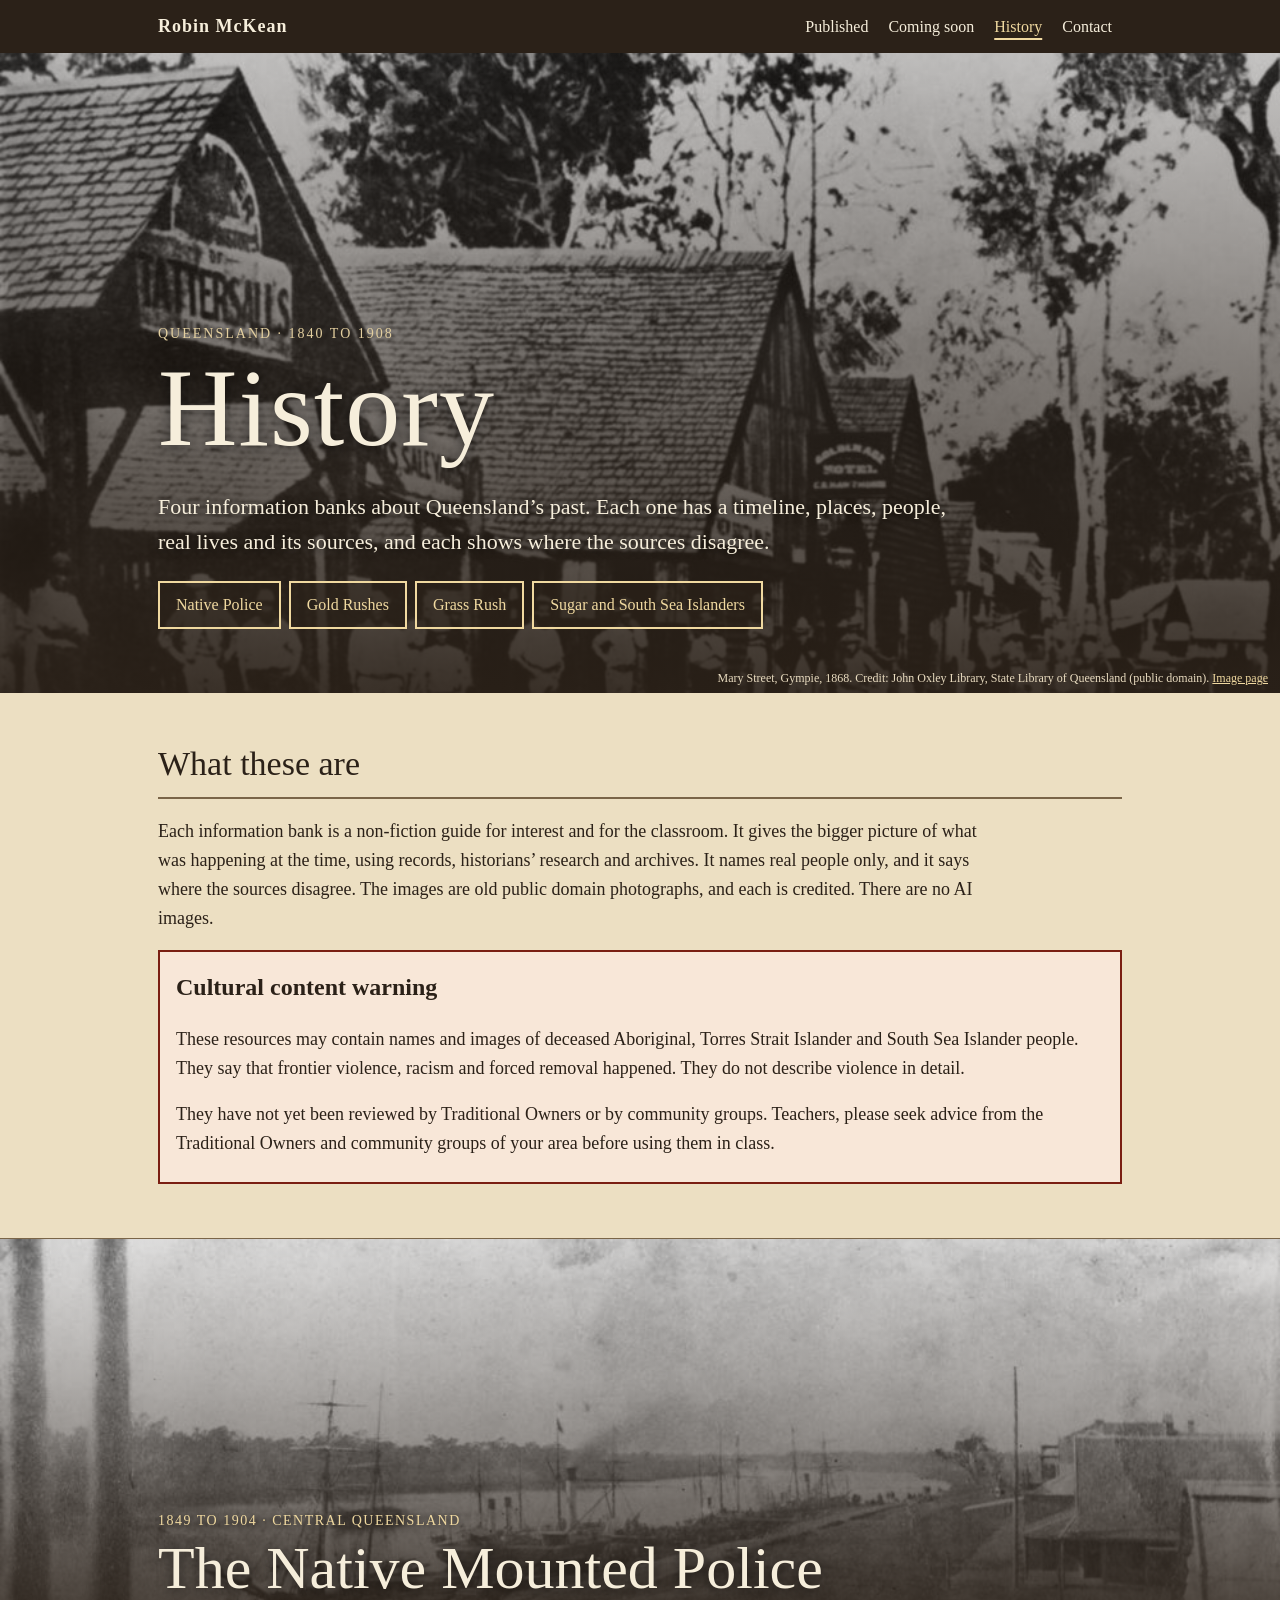
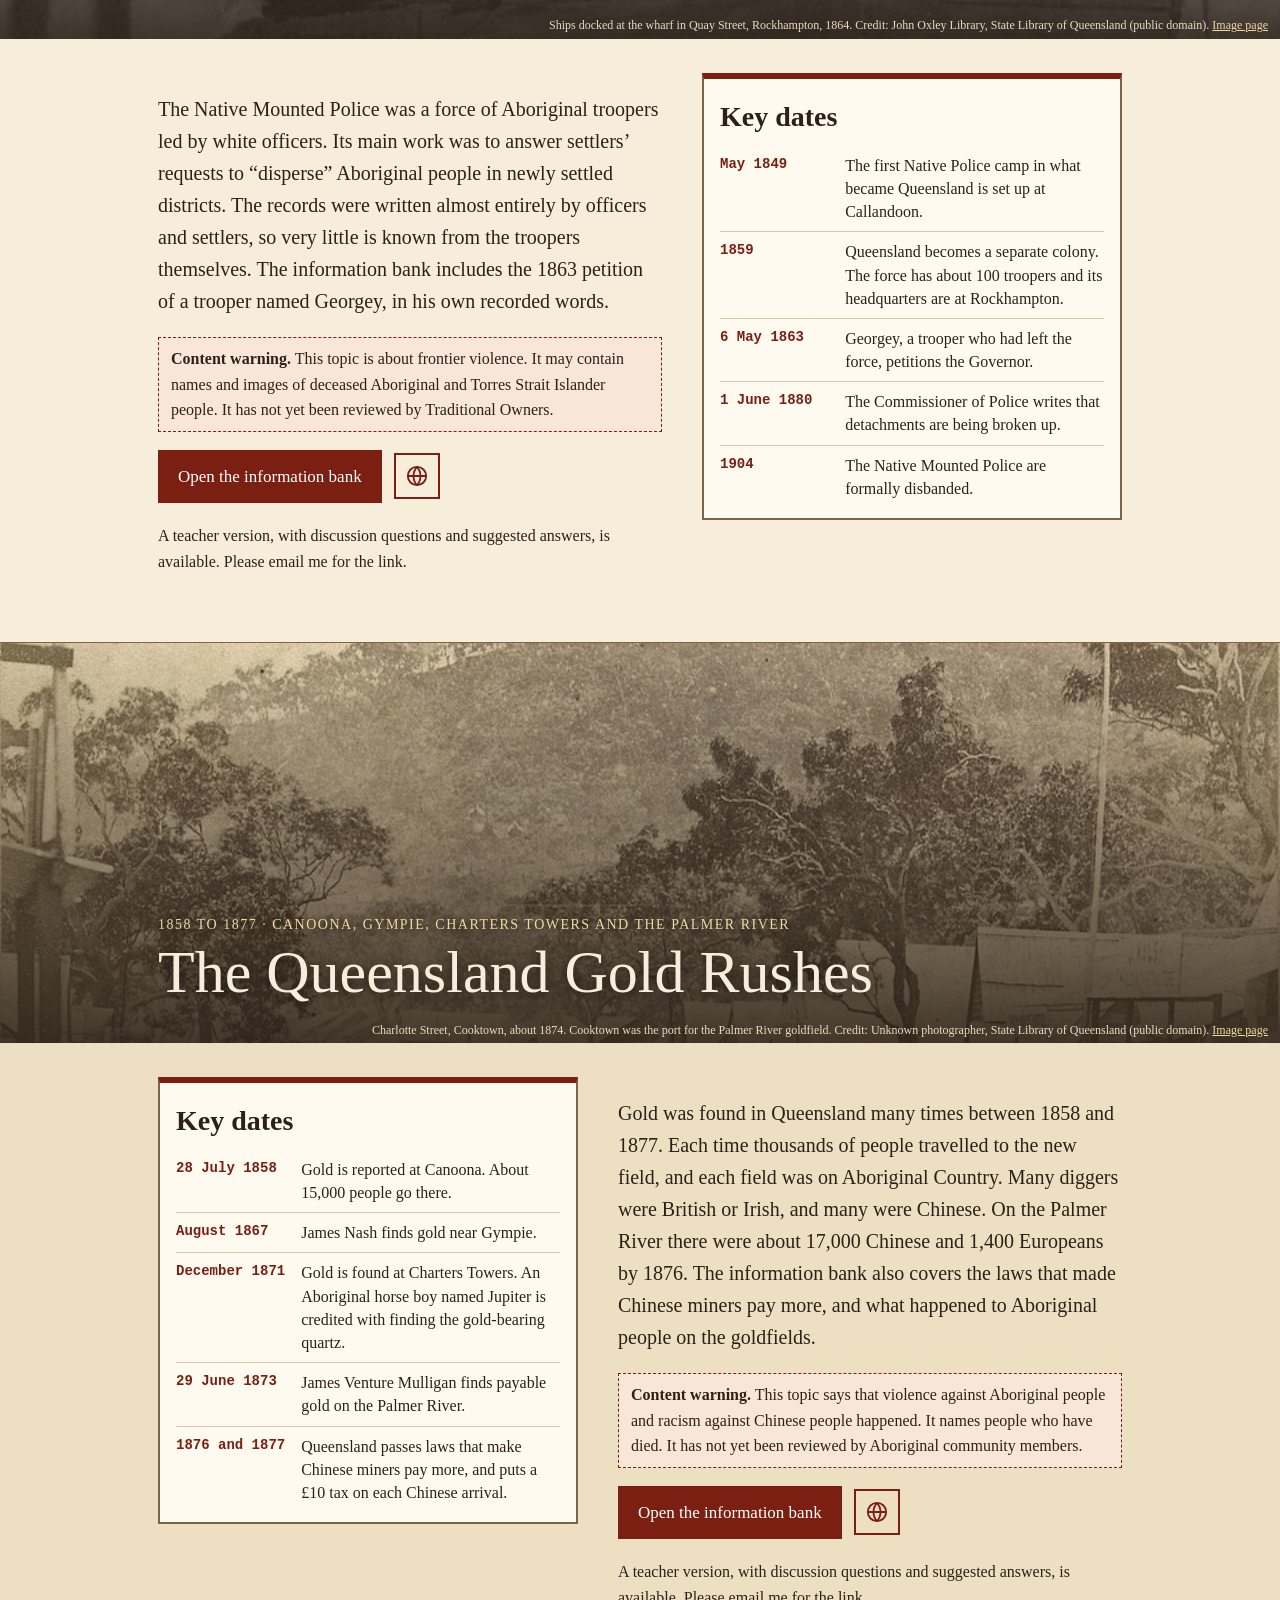
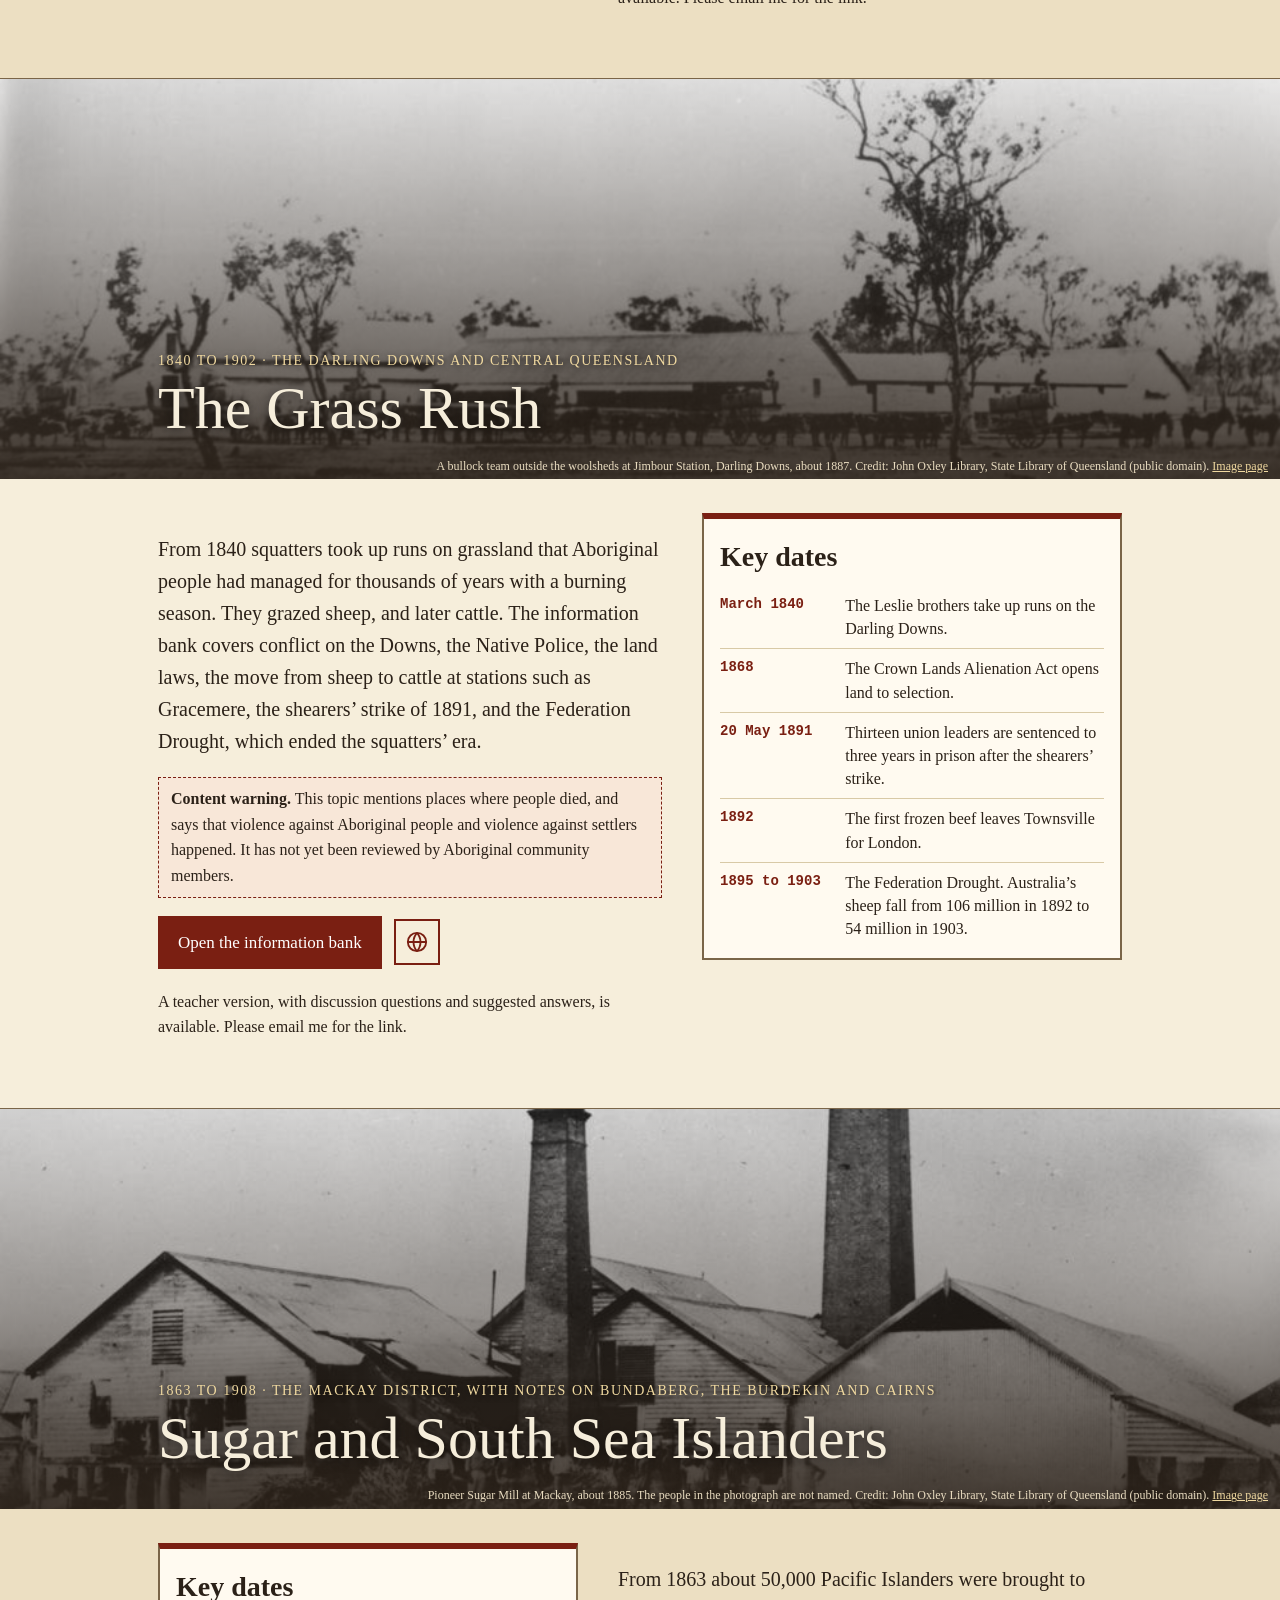
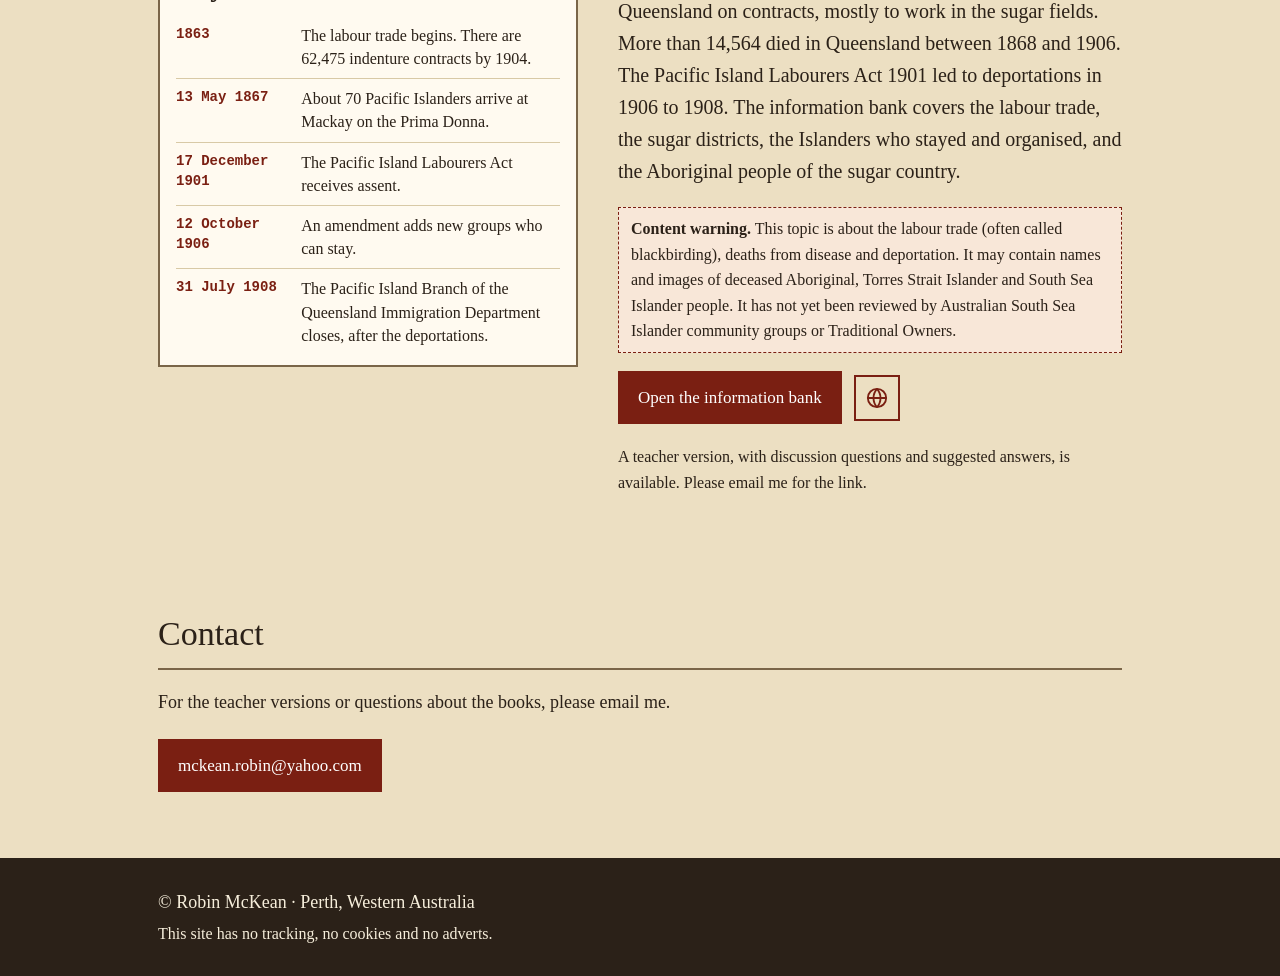
==== history.html @ 1cad4a81 "Add History page and nav tab; move app background sections off home page" ====
<!doctype html>
<html lang="en-AU">
<head>
<meta charset="utf-8">
<meta name="viewport" content="width=device-width,initial-scale=1">
<title>History · Robin McKean</title>
<meta name="description" content="Four information banks about Queensland history by Robin McKean: the Native Mounted Police, the gold rushes, the grass rush, and sugar and South Sea Islanders. Each has a timeline, places, people and sources.">
<meta name="theme-color" content="#2b2118">
<link rel="icon" href="data:image/svg+xml,%3Csvg xmlns='http://www.w3.org/2000/svg' viewBox='0 0 32 32'%3E%3Crect width='32' height='32' fill='%232b2118'/%3E%3Cpath d='M6 24 L16 8 L26 24' stroke='%23f1e6cc' stroke-width='3' fill='none'/%3E%3C/svg%3E">
<link rel="stylesheet" href="styles.css">
</head>
<body>
<a class="skip" href="#main">Skip to the main content</a>

<header class="site">
  <div class="wrap bar">
    <a class="brand" href="index.html">Robin McKean</a>
    <nav aria-label="Main">
      <a href="index.html#published">Published</a>
      <a href="index.html#series">Coming soon</a>
      <a href="history.html" aria-current="page">History</a>
      <a href="index.html#contact">Contact</a>
    </nav>
  </div>
</header>

<main id="main" tabindex="-1">

<section class="page-hero" id="top" aria-labelledby="hist-h">
  <img class="hero-img" src="img/gympie-mary-street-1868.jpg" width="960" height="622" alt="A black and white photograph of a wide dirt street in Gympie in 1868, with wooden buildings and groups of men standing in front of them.">
  <div class="hero-shade"></div>
  <div class="wrap hero-text">
    <p class="kicker">Queensland · 1840 to 1908</p>
    <h1 id="hist-h">History</h1>
    <p class="lead">Four information banks about Queensland’s past. Each one has a timeline, places, people, real lives and its sources, and each shows where the sources disagree.</p>
    <p class="chips"><a class="chip" href="#native-police">Native Police</a> <a class="chip" href="#gold-rush">Gold Rushes</a> <a class="chip" href="#grass-rush">Grass Rush</a> <a class="chip" href="#sugar-story">Sugar and South Sea Islanders</a></p>
  </div>
  <p class="hero-credit">Mary Street, Gympie, 1868. Credit: John Oxley Library, State Library of Queensland (public domain). <a href="https://commons.wikimedia.org/wiki/File:StateLibQld_1_15578_Mary_Street,_Gympie,_1868.jpg" rel="noopener">Image page</a></p>
</section>

<section class="band intro-band" aria-labelledby="what-h">
  <div class="wrap">
    <h2 id="what-h">What these are</h2>
    <p class="intro">Each information bank is a non-fiction guide for interest and for the classroom. It gives the bigger picture of what was happening at the time, using records, historians’ research and archives. It names real people only, and it says where the sources disagree. The images are old public domain photographs, and each is credited. There are no AI images.</p>
    <div class="warn" role="note">
      <h3>Cultural content warning</h3>
      <p>These resources may contain names and images of deceased Aboriginal, Torres Strait Islander and South Sea Islander people. They say that frontier violence, racism and forced removal happened. They do not describe violence in detail.</p>
      <p>They have not yet been reviewed by Traditional Owners or by community groups. Teachers, please seek advice from the Traditional Owners and community groups of your area before using them in class.</p>
    </div>
  </div>
</section>

<section id="native-police" class="topic" aria-labelledby="np-h">
  <figure class="topic-banner">
    <img src="img/rockhampton-quay-1864.jpg" width="1000" height="601" loading="lazy" alt="A black and white photograph of ships tied up at a wharf on a river bank in Rockhampton, with low buildings beside a wide dirt street.">
    <div class="shade"></div>
    <div class="wrap banner-text">
      <p class="kicker dates">1849 to 1904 · Central Queensland</p>
      <h2 id="np-h">The Native Mounted Police</h2>
    </div>
    <figcaption class="banner-credit">Ships docked at the wharf in Quay Street, Rockhampton, 1864. Credit: John Oxley Library, State Library of Queensland (public domain). <a href="https://commons.wikimedia.org/wiki/File:StateLibQld_1_51152_Ships_docked_at_the_wharf_in_Quay_Street,_Rockhampton,_1864.jpg" rel="noopener">Image page</a></figcaption>
  </figure>
  <div class="wrap topic-body">
    <div class="topic-main">
      <p>The Native Mounted Police was a force of Aboriginal troopers led by white officers. Its main work was to answer settlers’ requests to “disperse” Aboriginal people in newly settled districts. The records were written almost entirely by officers and settlers, so very little is known from the troopers themselves. The information bank includes the 1863 petition of a trooper named Georgey, in his own recorded words.</p>
      <p class="note-warn small"><strong>Content warning.</strong> This topic is about frontier violence. It may contain names and images of deceased Aboriginal and Torres Strait Islander people. It has not yet been reviewed by Traditional Owners.</p>
      <p class="open"><a class="btn" href="https://robmac10.github.io/native-police-adventure/" rel="noopener">Open the information bank</a> <a class="app-link-icon" href="https://robmac10.github.io/native-police-adventure/" rel="noopener" aria-label="Open the Native Police information bank (website)" title="Open app website"><svg viewBox="0 0 24 24" width="22" height="22" aria-hidden="true" focusable="false"><circle cx="12" cy="12" r="10" fill="none" stroke="currentColor" stroke-width="2"/><path d="M2 12h20M12 2a15 15 0 0 1 0 20M12 2a15 15 0 0 0 0 20" fill="none" stroke="currentColor" stroke-width="2"/></svg></a></p>
      <p class="small">A teacher version, with discussion questions and suggested answers, is available. Please email me for the link.</p>
    </div>
    <aside class="keybox" aria-label="Key dates">
      <h3>Key dates</h3>
      <ul class="keydates"><li><span class="kd">May 1849</span> <span>The first Native Police camp in what became Queensland is set up at Callandoon.</span></li><li><span class="kd">1859</span> <span>Queensland becomes a separate colony. The force has about 100 troopers and its headquarters are at Rockhampton.</span></li><li><span class="kd">6 May 1863</span> <span>Georgey, a trooper who had left the force, petitions the Governor.</span></li><li><span class="kd">1 June 1880</span> <span>The Commissioner of Police writes that detachments are being broken up.</span></li><li><span class="kd">1904</span> <span>The Native Mounted Police are formally disbanded.</span></li></ul>
    </aside>
  </div>
</section>

<section id="gold-rush" class="topic alt" aria-labelledby="gr-h">
  <figure class="topic-banner">
    <img src="img/cooktown-1874.jpg" width="960" height="616" loading="lazy" alt="A black and white photograph of a street in Cooktown with a few wooden buildings and tents.">
    <div class="shade"></div>
    <div class="wrap banner-text">
      <p class="kicker dates">1858 to 1877 · Canoona, Gympie, Charters Towers and the Palmer River</p>
      <h2 id="gr-h">The Queensland Gold Rushes</h2>
    </div>
    <figcaption class="banner-credit">Charlotte Street, Cooktown, about 1874. Cooktown was the port for the Palmer River goldfield. Credit: Unknown photographer, State Library of Queensland (public domain). <a href="https://commons.wikimedia.org/wiki/File:Charlotte_Street,_Cooktown.jpg" rel="noopener">Image page</a></figcaption>
  </figure>
  <div class="wrap topic-body">
    <div class="topic-main">
      <p>Gold was found in Queensland many times between 1858 and 1877. Each time thousands of people travelled to the new field, and each field was on Aboriginal Country. Many diggers were British or Irish, and many were Chinese. On the Palmer River there were about 17,000 Chinese and 1,400 Europeans by 1876. The information bank also covers the laws that made Chinese miners pay more, and what happened to Aboriginal people on the goldfields.</p>
      <p class="note-warn small"><strong>Content warning.</strong> This topic says that violence against Aboriginal people and racism against Chinese people happened. It names people who have died. It has not yet been reviewed by Aboriginal community members.</p>
      <p class="open"><a class="btn" href="https://robmac10.github.io/qld-gold-rush-adventure/" rel="noopener">Open the information bank</a> <a class="app-link-icon" href="https://robmac10.github.io/qld-gold-rush-adventure/" rel="noopener" aria-label="Open the Gold Rushes information bank (website)" title="Open app website"><svg viewBox="0 0 24 24" width="22" height="22" aria-hidden="true" focusable="false"><circle cx="12" cy="12" r="10" fill="none" stroke="currentColor" stroke-width="2"/><path d="M2 12h20M12 2a15 15 0 0 1 0 20M12 2a15 15 0 0 0 0 20" fill="none" stroke="currentColor" stroke-width="2"/></svg></a></p>
      <p class="small">A teacher version, with discussion questions and suggested answers, is available. Please email me for the link.</p>
    </div>
    <aside class="keybox" aria-label="Key dates">
      <h3>Key dates</h3>
      <ul class="keydates"><li><span class="kd">28 July 1858</span> <span>Gold is reported at Canoona. About 15,000 people go there.</span></li><li><span class="kd">August 1867</span> <span>James Nash finds gold near Gympie.</span></li><li><span class="kd">December 1871</span> <span>Gold is found at Charters Towers. An Aboriginal horse boy named Jupiter is credited with finding the gold-bearing quartz.</span></li><li><span class="kd">29 June 1873</span> <span>James Venture Mulligan finds payable gold on the Palmer River.</span></li><li><span class="kd">1876 and 1877</span> <span>Queensland passes laws that make Chinese miners pay more, and puts a £10 tax on each Chinese arrival.</span></li></ul>
    </aside>
  </div>
</section>

<section id="grass-rush" class="topic" aria-labelledby="gs-h">
  <figure class="topic-banner">
    <img src="img/jimbour-bullock-team-1887.jpg" width="960" height="702" loading="lazy" alt="A black and white photograph of a team of bullocks in front of large wooden woolsheds on open grassland.">
    <div class="shade"></div>
    <div class="wrap banner-text">
      <p class="kicker dates">1840 to 1902 · The Darling Downs and central Queensland</p>
      <h2 id="gs-h">The Grass Rush</h2>
    </div>
    <figcaption class="banner-credit">A bullock team outside the woolsheds at Jimbour Station, Darling Downs, about 1887. Credit: John Oxley Library, State Library of Queensland (public domain). <a href="https://commons.wikimedia.org/wiki/File:StateLibQld_1_43351_Bullock_team_outside_the_woolsheds_at_Jimbour_Station,_Queensland,_ca._1887.jpg" rel="noopener">Image page</a></figcaption>
  </figure>
  <div class="wrap topic-body">
    <div class="topic-main">
      <p>From 1840 squatters took up runs on grassland that Aboriginal people had managed for thousands of years with a burning season. They grazed sheep, and later cattle. The information bank covers conflict on the Downs, the Native Police, the land laws, the move from sheep to cattle at stations such as Gracemere, the shearers’ strike of 1891, and the Federation Drought, which ended the squatters’ era.</p>
      <p class="note-warn small"><strong>Content warning.</strong> This topic mentions places where people died, and says that violence against Aboriginal people and violence against settlers happened. It has not yet been reviewed by Aboriginal community members.</p>
      <p class="open"><a class="btn" href="https://robmac10.github.io/grass-rush-adventure/" rel="noopener">Open the information bank</a> <a class="app-link-icon" href="https://robmac10.github.io/grass-rush-adventure/" rel="noopener" aria-label="Open the Grass Rush information bank (website)" title="Open app website"><svg viewBox="0 0 24 24" width="22" height="22" aria-hidden="true" focusable="false"><circle cx="12" cy="12" r="10" fill="none" stroke="currentColor" stroke-width="2"/><path d="M2 12h20M12 2a15 15 0 0 1 0 20M12 2a15 15 0 0 0 0 20" fill="none" stroke="currentColor" stroke-width="2"/></svg></a></p>
      <p class="small">A teacher version, with discussion questions and suggested answers, is available. Please email me for the link.</p>
    </div>
    <aside class="keybox" aria-label="Key dates">
      <h3>Key dates</h3>
      <ul class="keydates"><li><span class="kd">March 1840</span> <span>The Leslie brothers take up runs on the Darling Downs.</span></li><li><span class="kd">1868</span> <span>The Crown Lands Alienation Act opens land to selection.</span></li><li><span class="kd">20 May 1891</span> <span>Thirteen union leaders are sentenced to three years in prison after the shearers’ strike.</span></li><li><span class="kd">1892</span> <span>The first frozen beef leaves Townsville for London.</span></li><li><span class="kd">1895 to 1903</span> <span>The Federation Drought. Australia’s sheep fall from 106 million in 1892 to 54 million in 1903.</span></li></ul>
    </aside>
  </div>
</section>

<section id="sugar-story" class="topic alt" aria-labelledby="ss-h">
  <figure class="topic-banner">
    <img src="img/pioneer-mill-mackay-1885.jpg" width="1000" height="774" loading="lazy" alt="A black and white photograph of the Pioneer Sugar Mill at Mackay, with wooden buildings, two brick chimneys and a large heap of cut sugar cane in front.">
    <div class="shade"></div>
    <div class="wrap banner-text">
      <p class="kicker dates">1863 to 1908 · The Mackay district, with notes on Bundaberg, the Burdekin and Cairns</p>
      <h2 id="ss-h">Sugar and South Sea Islanders</h2>
    </div>
    <figcaption class="banner-credit">Pioneer Sugar Mill at Mackay, about 1885. The people in the photograph are not named. Credit: John Oxley Library, State Library of Queensland (public domain). <a href="https://commons.wikimedia.org/wiki/File:StateLibQld_1_13930_Pioneer_Sugar_Mill_at_Mackay,_1880s.jpg" rel="noopener">Image page</a></figcaption>
  </figure>
  <div class="wrap topic-body">
    <div class="topic-main">
      <p>From 1863 about 50,000 Pacific Islanders were brought to Queensland on contracts, mostly to work in the sugar fields. More than 14,564 died in Queensland between 1868 and 1906. The Pacific Island Labourers Act 1901 led to deportations in 1906 to 1908. The information bank covers the labour trade, the sugar districts, the Islanders who stayed and organised, and the Aboriginal people of the sugar country.</p>
      <p class="note-warn small"><strong>Content warning.</strong> This topic is about the labour trade (often called blackbirding), deaths from disease and deportation. It may contain names and images of deceased Aboriginal, Torres Strait Islander and South Sea Islander people. It has not yet been reviewed by Australian South Sea Islander community groups or Traditional Owners.</p>
      <p class="open"><a class="btn" href="https://robmac10.github.io/sugar-story-adventure/" rel="noopener">Open the information bank</a> <a class="app-link-icon" href="https://robmac10.github.io/sugar-story-adventure/" rel="noopener" aria-label="Open the Sugar Story information bank (website)" title="Open app website"><svg viewBox="0 0 24 24" width="22" height="22" aria-hidden="true" focusable="false"><circle cx="12" cy="12" r="10" fill="none" stroke="currentColor" stroke-width="2"/><path d="M2 12h20M12 2a15 15 0 0 1 0 20M12 2a15 15 0 0 0 0 20" fill="none" stroke="currentColor" stroke-width="2"/></svg></a></p>
      <p class="small">A teacher version, with discussion questions and suggested answers, is available. Please email me for the link.</p>
    </div>
    <aside class="keybox" aria-label="Key dates">
      <h3>Key dates</h3>
      <ul class="keydates"><li><span class="kd">1863</span> <span>The labour trade begins. There are 62,475 indenture contracts by 1904.</span></li><li><span class="kd">13 May 1867</span> <span>About 70 Pacific Islanders arrive at Mackay on the Prima Donna.</span></li><li><span class="kd">17 December 1901</span> <span>The Pacific Island Labourers Act receives assent.</span></li><li><span class="kd">12 October 1906</span> <span>An amendment adds new groups who can stay.</span></li><li><span class="kd">31 July 1908</span> <span>The Pacific Island Branch of the Queensland Immigration Department closes, after the deportations.</span></li></ul>
    </aside>
  </div>
</section>

<section id="contact" class="band" aria-labelledby="con-h">
  <div class="wrap">
    <h2 id="con-h">Contact</h2>
    <p>For the teacher versions or questions about the books, please email me.</p>
    <p><a class="btn" href="mailto:mckean.robin@yahoo.com">mckean.robin@yahoo.com</a></p>
  </div>
</section>
</main>

<footer class="site">
  <div class="wrap">
    <p>© Robin McKean · Perth, Western Australia</p>
    <p class="small">This site has no tracking, no cookies and no adverts.</p>
  </div>
</footer>
</body>
</html>
---- styles.css ----
:root{--paper:#f6eedb;--ink:#2b2118;--rule:#7a6548;--red:#7a1f12;--band:#ecdfc2;--dark:#2b2118}
*{box-sizing:border-box}
html{scroll-behavior:smooth;scroll-padding-top:70px}
body{margin:0;background:var(--paper);color:var(--ink);font-family:Georgia,"Times New Roman",serif;font-size:18px;line-height:1.6}
.wrap{max-width:1000px;margin:0 auto;padding:0 18px}
a{color:var(--red)}
.skip{position:absolute;left:-999px;top:0;background:var(--ink);color:#fff;padding:10px 14px;z-index:10}
.skip:focus{left:8px;top:8px}
:focus-visible{outline:3px solid var(--red);outline-offset:3px}
header.site{position:sticky;top:0;background:var(--dark);color:var(--paper);z-index:5}
.bar{display:flex;flex-wrap:wrap;justify-content:space-between;align-items:center;gap:0 16px}
.brand{color:var(--paper);text-decoration:none;font-weight:bold;letter-spacing:1px;padding:12px 0;min-height:44px}
nav{display:flex;flex-wrap:wrap}
nav a{color:var(--paper);text-decoration:none;padding:12px 10px;min-height:44px;font-size:16px}
nav a:hover{text-decoration:underline}
header.site :focus-visible{outline-color:#f0d9a0}
.hero{background:var(--dark);color:var(--paper);padding:48px 0 52px}
.kicker{text-transform:uppercase;letter-spacing:2px;font-size:14px;margin:0;color:#e3cf9f}
h1{font-size:clamp(40px,11vw,76px);line-height:1.05;margin:8px 0 14px;font-weight:normal;letter-spacing:1px}
.lead{max-width:36em;font-size:clamp(18px,4.5vw,22px)}
h2{font-size:clamp(26px,6.5vw,34px);margin:0 0 14px;font-weight:normal;border-bottom:2px solid var(--rule);padding-bottom:6px}
h3{font-size:clamp(22px,5.5vw,28px);margin:0 0 4px;font-weight:bold}
.btn{display:inline-block;padding:11px 18px;min-height:44px;background:var(--red);color:#fff;text-decoration:none;border:2px solid var(--red);margin:4px 6px 4px 0;font-size:17px}
.btn.alt{background:transparent;color:var(--red)}
.hero .btn{background:#f0d9a0;border-color:#f0d9a0;color:var(--ink)}
.hero .btn.alt{background:transparent;color:#f0d9a0}
.btn:hover{text-decoration:underline}
.hero :focus-visible{outline-color:#f0d9a0}
.about{padding-top:44px;padding-bottom:44px;max-width:760px}
.band{background:var(--band);padding:44px 0}
section.wrap{padding-top:44px;padding-bottom:44px}
.small{font-size:16px}
.sub{font-style:italic;margin:0 0 14px}
.featured{display:grid;gap:24px}
.featured .cover img{display:block;width:100%;max-width:340px;height:auto;margin:0 auto;box-shadow:0 6px 20px rgba(0,0,0,.35)}
.links{list-style:none;padding:0;margin:14px 0 8px}
.links li{display:inline}
.intro{max-width:46em}
.cards{display:grid;gap:22px;margin-top:20px}
.card{background:#fffaf0;border:1px solid var(--rule);padding:18px}
.status{display:inline-block;text-transform:uppercase;letter-spacing:1px;font-size:13px;border:1px solid var(--red);color:var(--red);padding:1px 8px;margin:4px 0 10px}
.tcover{aspect-ratio:2/3;max-width:200px;margin:0 0 14px;display:flex;flex-direction:column;justify-content:center;align-items:center;text-align:center;padding:14px;color:#f6eedb;font-size:26px;line-height:1.1;border:6px double rgba(246,238,219,.6)}
.tcover span{font-size:30px}
.tcover small{font-size:15px;margin-top:8px;letter-spacing:1px;text-transform:uppercase}
.c1{background:#1f4a57}.c2{background:#6b2a17}.c3{background:#4b4a1f}
footer.site{background:var(--dark);color:var(--paper);padding:26px 0}
footer.site p{margin:4px 0}
footer.site a{color:#f0d9a0}
.warn{border:2px solid var(--red);background:#f8e7d8;padding:6px 16px;margin:18px 0}
.warn h3{font-size:clamp(20px,5vw,24px);margin-top:10px}
.subh{font-size:clamp(20px,5vw,24px);margin:22px 0 6px}
@media(min-width:760px){
 .featured{grid-template-columns:340px 1fr;align-items:start}
 .cards{grid-template-columns:repeat(3,1fr)}
 .hero{padding:80px 0 84px}
}
@media(prefers-reduced-motion:reduce){html{scroll-behavior:auto}}

.app-link-icon{display:inline-flex;align-items:center;vertical-align:middle;margin-left:.4em;color:inherit;opacity:.8;text-decoration:none}
.app-link-icon:hover,.app-link-icon:focus{opacity:1}

/* ---- History page ---- */
nav a[aria-current="page"]{text-decoration:underline;text-underline-offset:6px;text-decoration-thickness:2px;color:#f0d9a0}
.page-hero{position:relative;background:var(--dark);color:var(--paper);min-height:min(78vh,640px);display:flex;align-items:flex-end;overflow:hidden}
.hero-img{position:absolute;inset:0;width:100%;height:100%;object-fit:cover;object-position:center 40%}
.hero-shade{position:absolute;inset:0;background:linear-gradient(180deg,rgba(43,33,24,.12) 0%,rgba(43,33,24,.42) 40%,rgba(43,33,24,.9) 100%)}
.hero-text{position:relative;padding-top:90px;padding-bottom:64px;width:100%}
.hero-text h1{font-size:clamp(52px,14vw,110px);margin:6px 0 12px;text-shadow:0 2px 14px rgba(0,0,0,.55)}
.hero-text .lead{text-shadow:0 1px 8px rgba(0,0,0,.6)}
.hero-credit{position:absolute;right:12px;bottom:6px;left:12px;margin:0;font-size:12px;line-height:1.3;text-align:right;color:#e9dcc0;z-index:1}
.hero-credit a{color:#f0d9a0}
.chips{margin:18px 0 0;display:flex;flex-wrap:wrap;gap:8px}
.chip{display:inline-block;padding:9px 16px;min-height:44px;border:2px solid #f0d9a0;color:#f0d9a0;background:rgba(43,33,24,.55);text-decoration:none;font-size:16px}
.chip:hover{background:#f0d9a0;color:var(--ink)}
.intro-band{padding-bottom:36px}
.topic{padding:0 0 52px;border-top:1px solid var(--rule)}
.topic.alt{background:var(--band)}
.topic-banner{position:relative;margin:0;min-height:min(46vh,400px);display:flex;align-items:flex-end;background:var(--dark);color:var(--paper);overflow:hidden}
.topic-banner img{position:absolute;inset:0;width:100%;height:100%;object-fit:cover;object-position:center 45%}
.topic-banner .shade{position:absolute;inset:0;background:linear-gradient(180deg,rgba(43,33,24,.05) 0%,rgba(43,33,24,.4) 50%,rgba(43,33,24,.88) 100%)}
.banner-text{position:relative;padding-top:120px;padding-bottom:38px;width:100%}
.banner-text h2{border:0;padding:0;margin:4px 0 0;font-size:clamp(32px,8vw,60px);line-height:1.08;color:var(--paper);text-shadow:0 2px 12px rgba(0,0,0,.55)}
.banner-text .kicker{color:#f0d9a0;text-shadow:0 1px 6px rgba(0,0,0,.6)}
.banner-credit{position:absolute;right:12px;left:12px;bottom:5px;margin:0;font-size:12px;line-height:1.3;text-align:right;color:#e9dcc0;z-index:1}
.banner-credit a{color:#f0d9a0}
.topic-body{display:grid;gap:22px;padding-top:34px}
.topic-main>p:first-child{font-size:clamp(18px,4.6vw,20px)}
.keybox{border:2px solid var(--rule);background:#fffaf0;padding:6px 16px 10px;align-self:start;border-top:6px solid var(--red)}
.keybox h3{margin:10px 0 4px}
.keydates{list-style:none;margin:6px 0 0;padding:0}
.keydates li{padding:8px 0;border-top:1px solid #d8c9a6;display:grid;grid-template-columns:7.2em 1fr;gap:10px;font-size:16px;line-height:1.45}
.keydates li:first-child{border-top:0}
.keydates .kd{font-family:"Courier New",Courier,monospace;font-weight:bold;font-size:14px;color:var(--red)}
.note-warn{border:1px dashed var(--red);background:#f8e7d8;padding:8px 12px;margin:12px 0}
.kicker.dates{font-size:14px;letter-spacing:1.5px}
.topic .open{margin:14px 0 6px;display:flex;flex-wrap:wrap;align-items:center;gap:6px}
.topic .app-link-icon{margin-left:0;opacity:1;color:var(--red);padding:10px;min-width:44px;min-height:44px;justify-content:center;border:2px solid var(--red)}
.topic .app-link-icon:hover{background:var(--red);color:#fff}
@media(min-width:860px){
 .topic-body{grid-template-columns:6fr 5fr;gap:40px}
 .topic.alt .topic-body{grid-template-columns:5fr 6fr}
 .topic.alt .keybox{order:-1}
}
@media(max-width:520px){
 .keydates li{grid-template-columns:1fr;gap:0}
 .hero-text{padding-bottom:78px}
 .page-hero{min-height:560px}
 .banner-text{padding-bottom:50px}
}
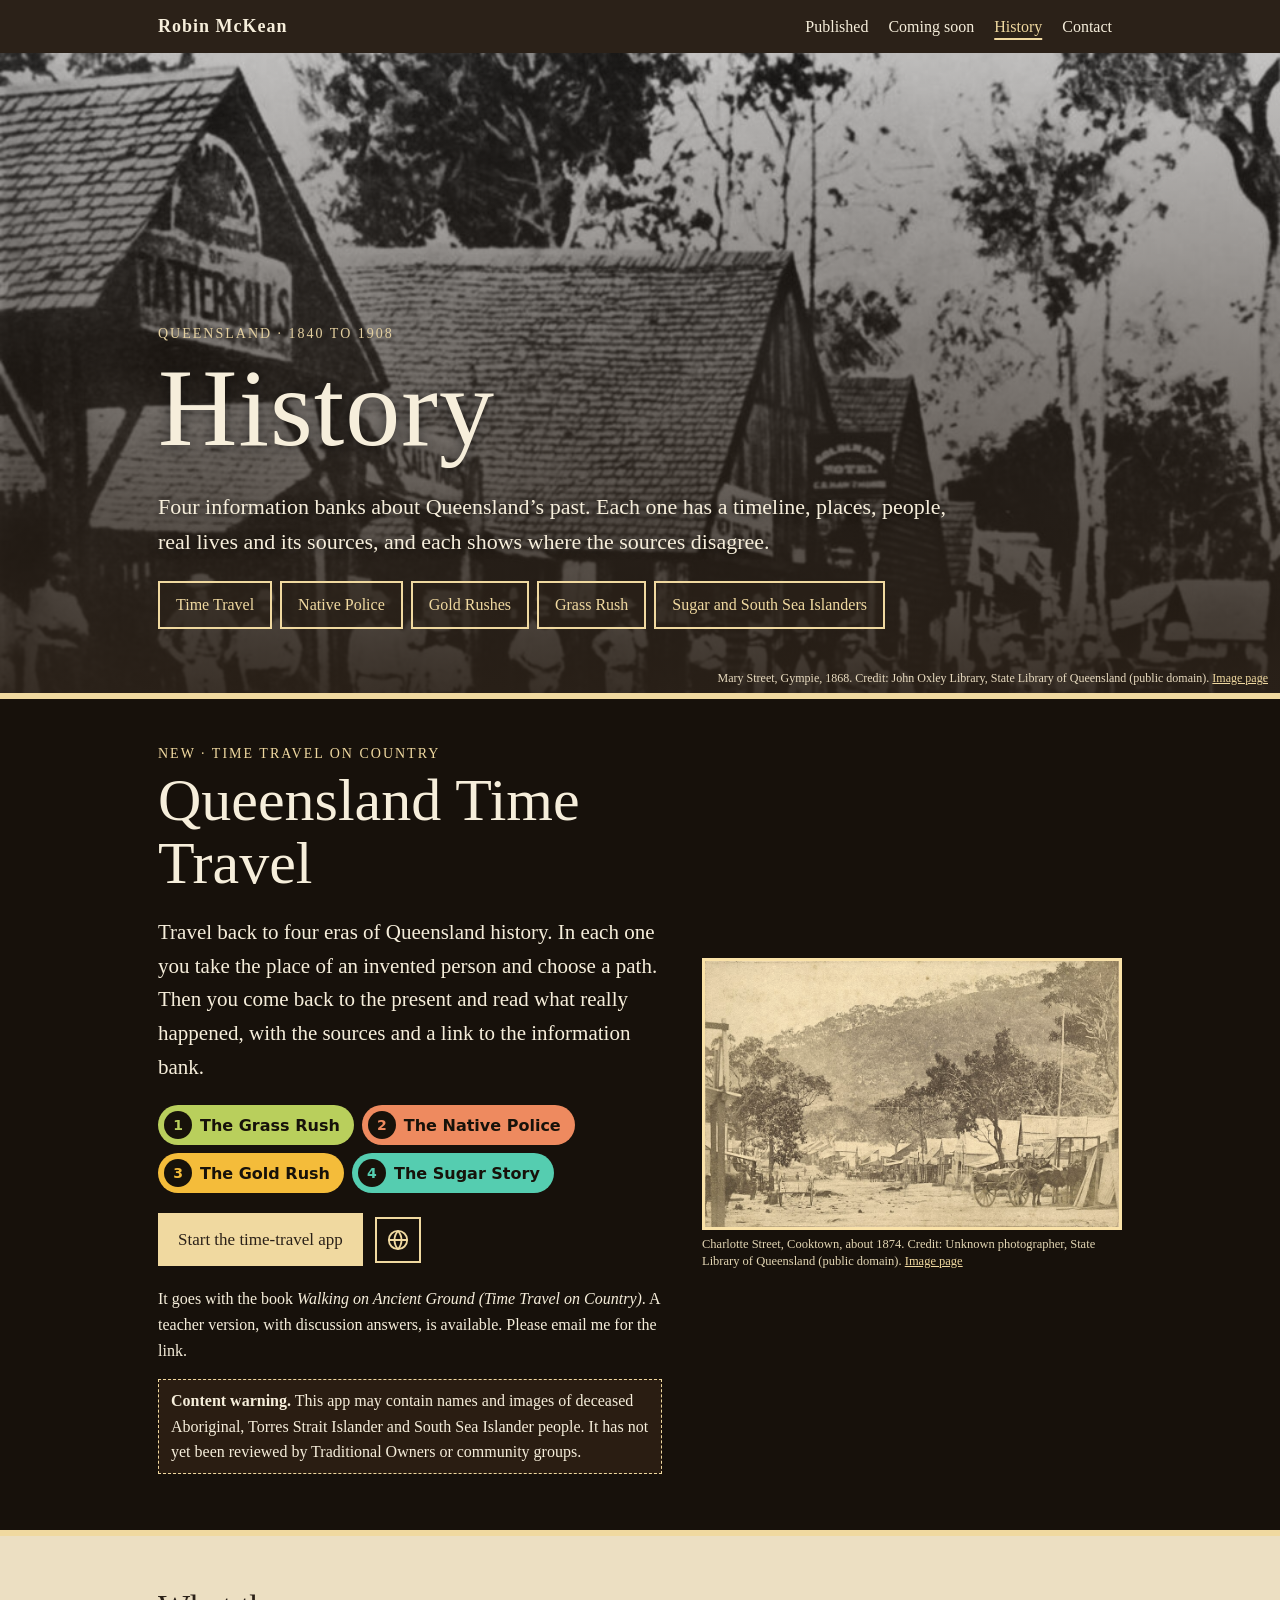
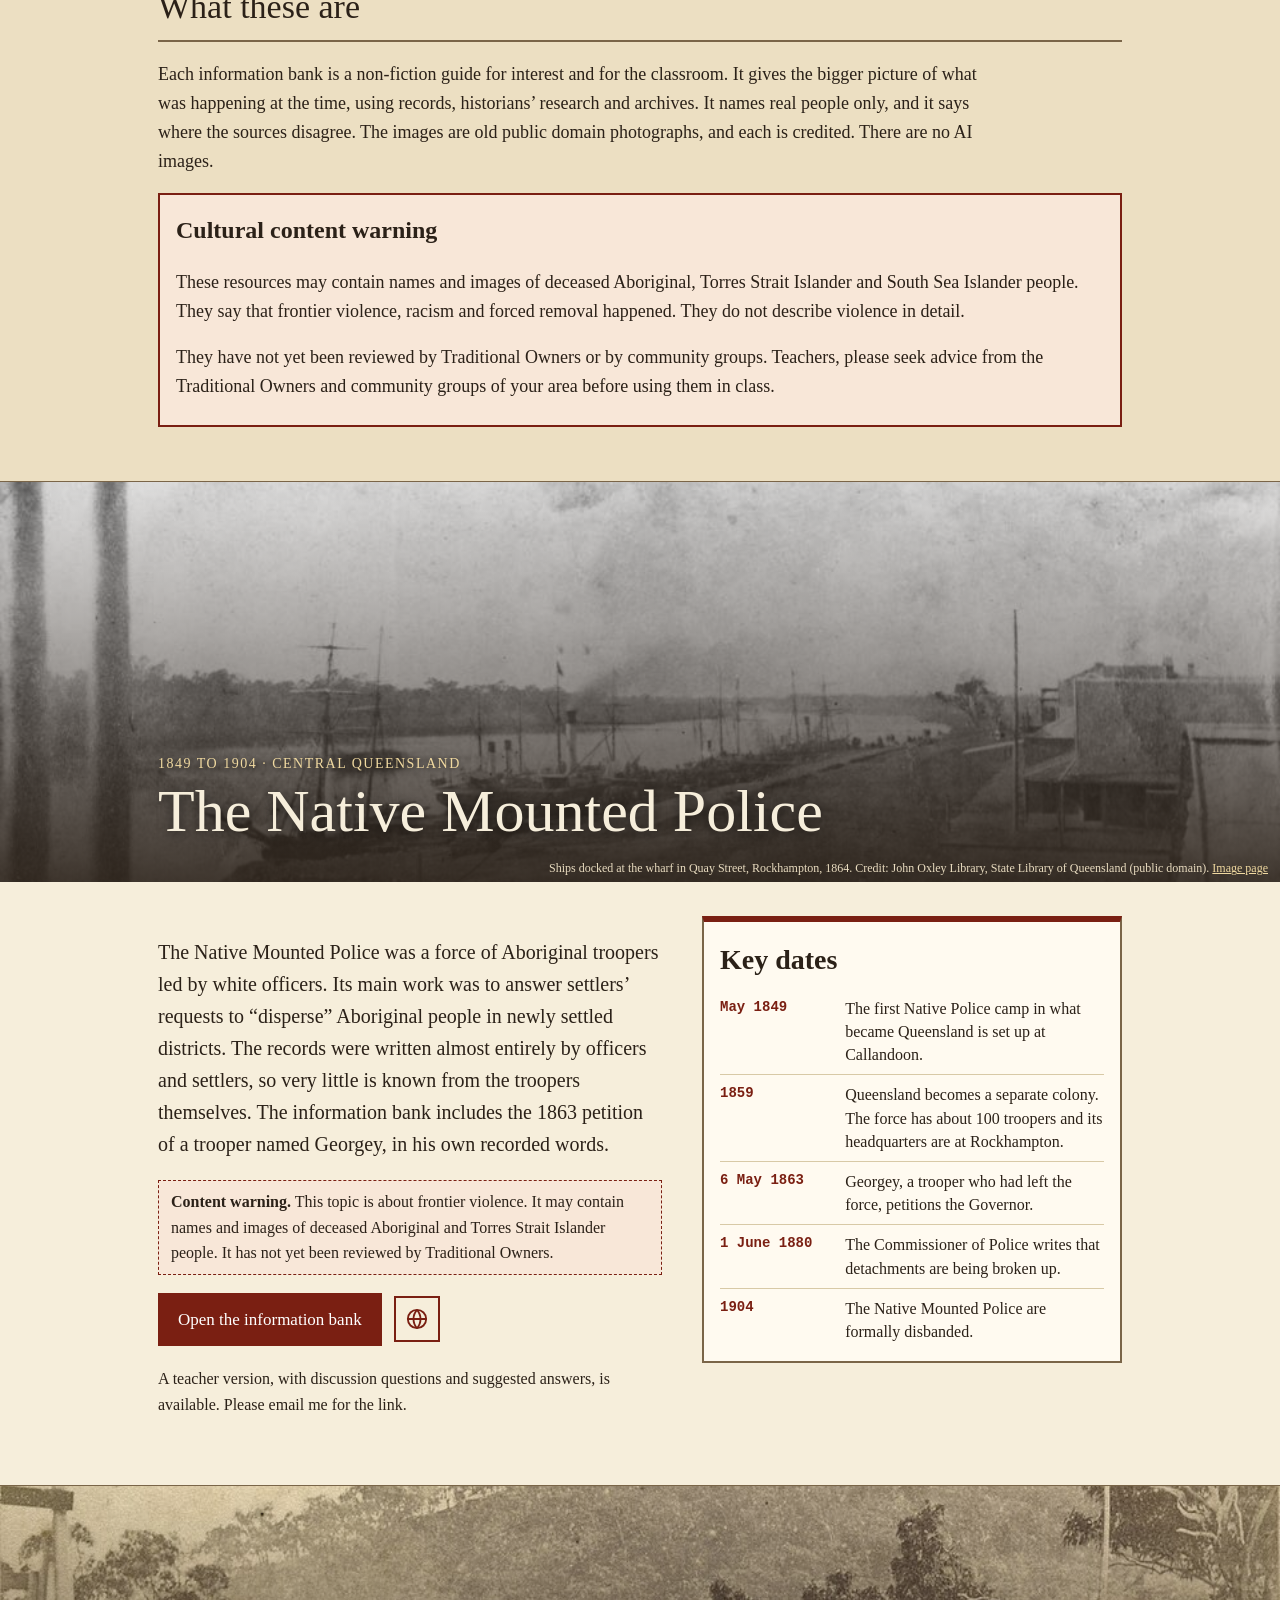
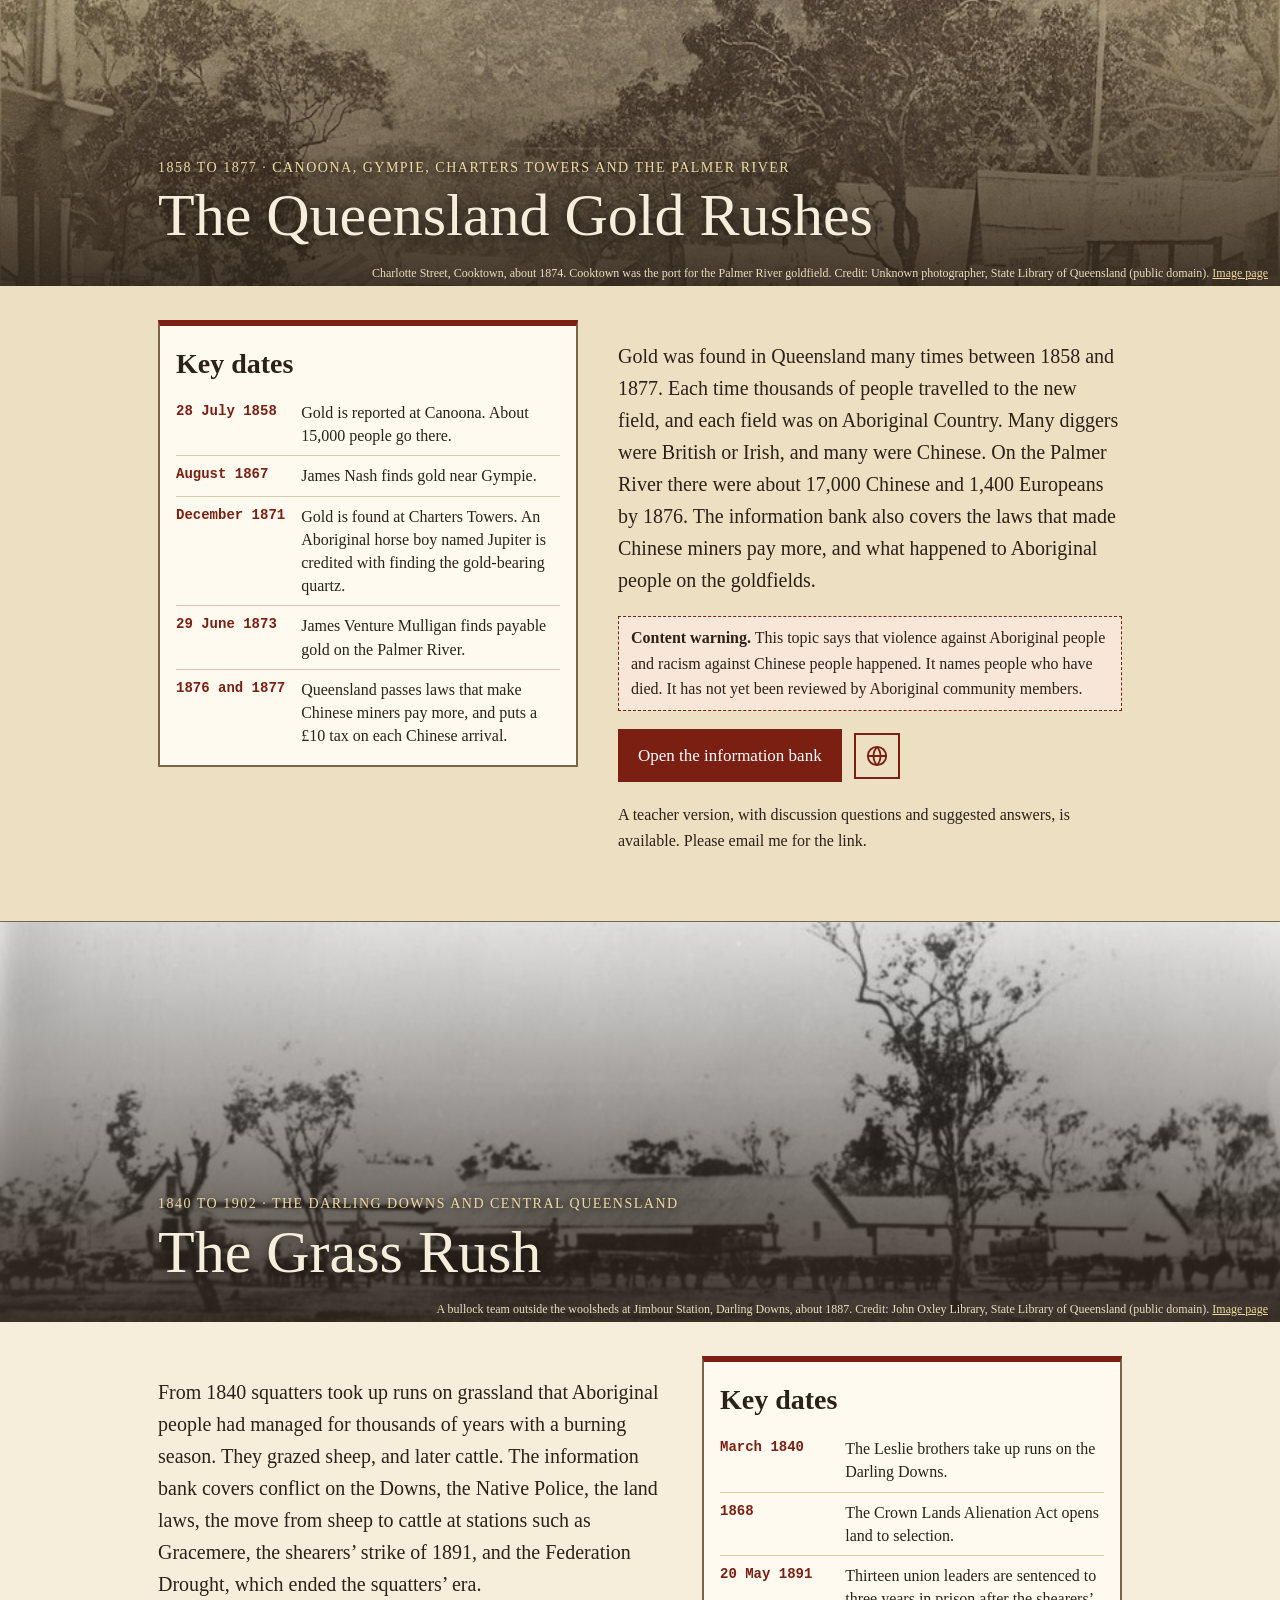
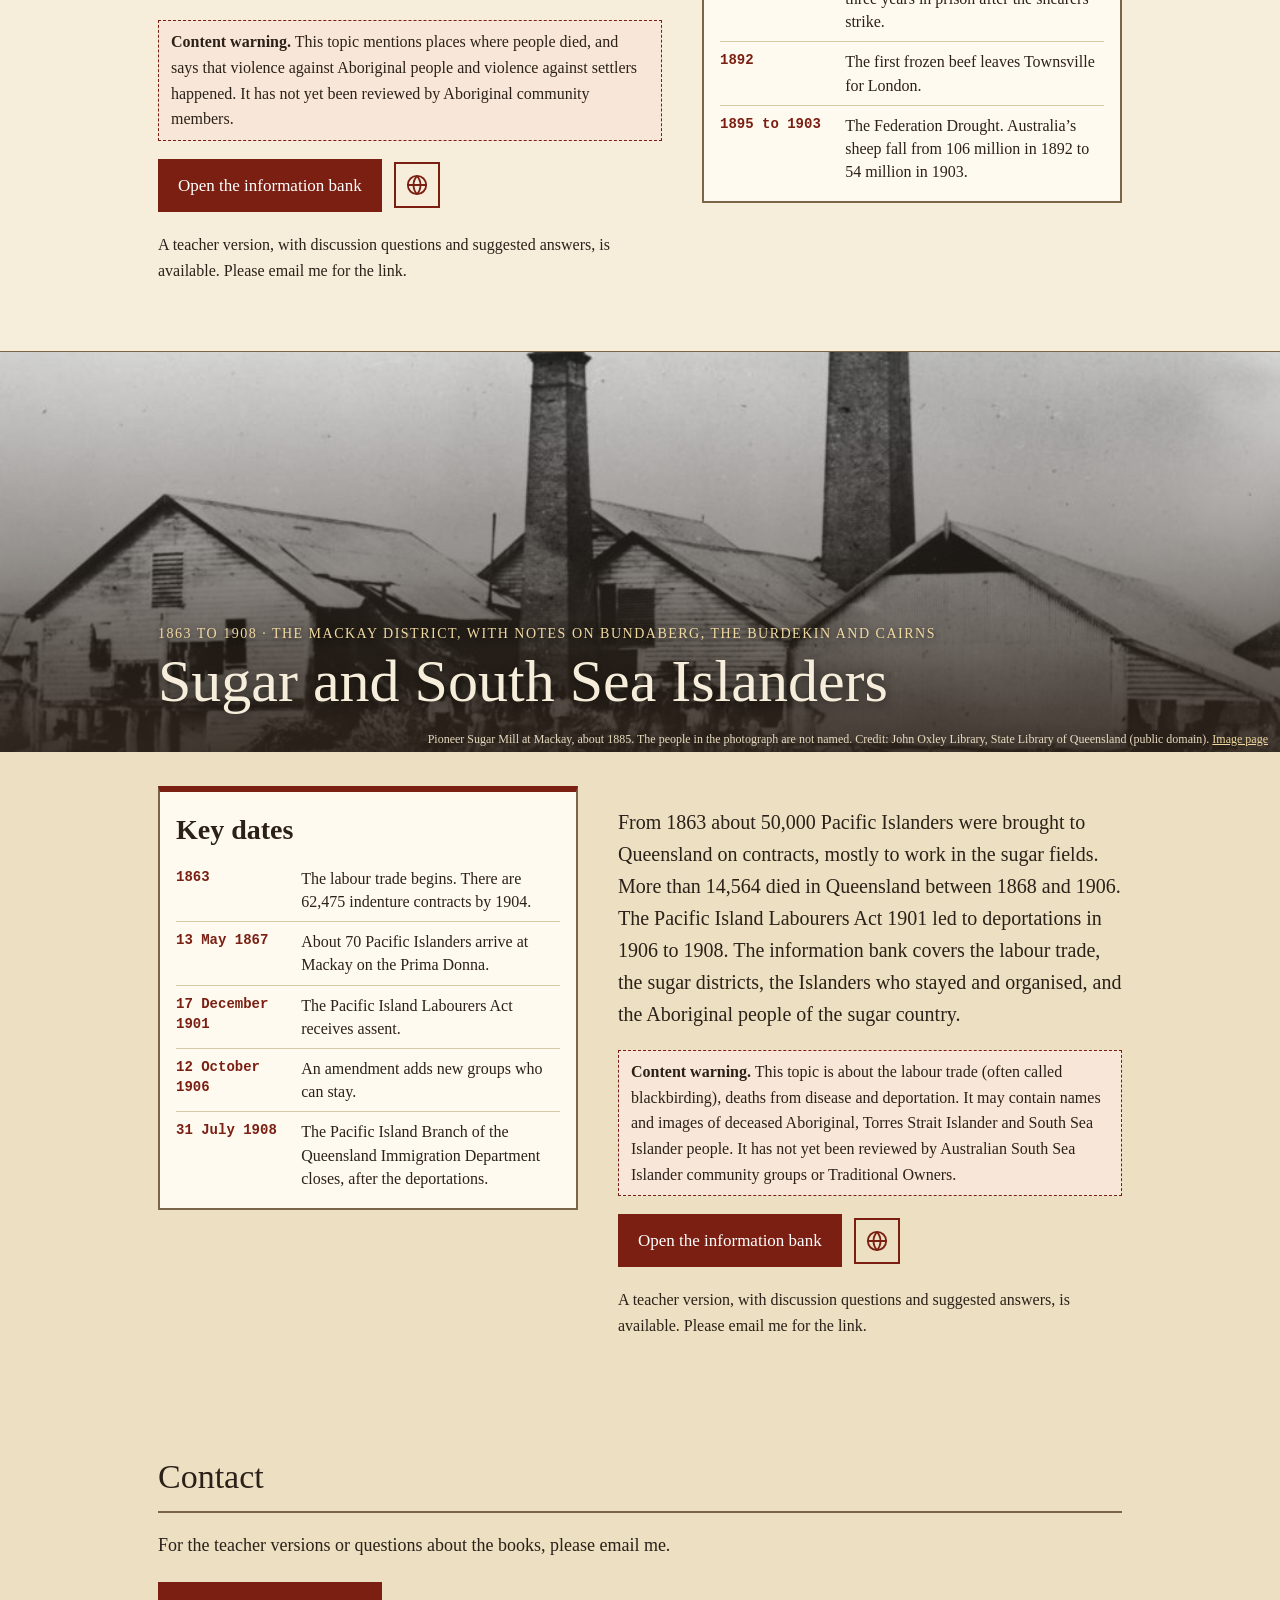
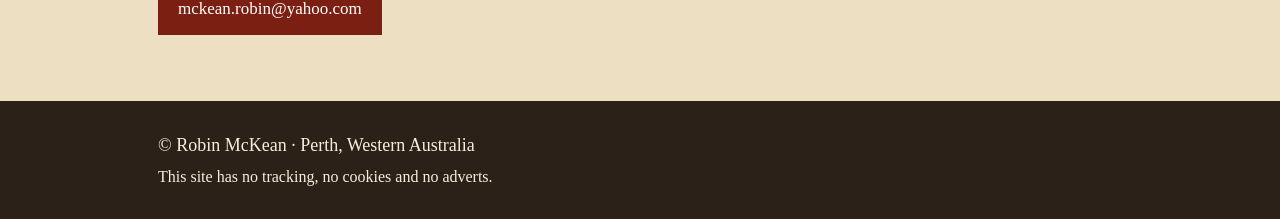
==== commit 85bd4554: "History page: add Queensland Time Travel feature card near the top" ====
--- a/history.html
+++ b/history.html
@@ -33,9 +33,32 @@
     <p class="kicker">Queensland · 1840 to 1908</p>
     <h1 id="hist-h">History</h1>
     <p class="lead">Four information banks about Queensland’s past. Each one has a timeline, places, people, real lives and its sources, and each shows where the sources disagree.</p>
-    <p class="chips"><a class="chip" href="#native-police">Native Police</a> <a class="chip" href="#gold-rush">Gold Rushes</a> <a class="chip" href="#grass-rush">Grass Rush</a> <a class="chip" href="#sugar-story">Sugar and South Sea Islanders</a></p>
+    <p class="chips"><a class="chip" href="#time-travel">Time Travel</a> <a class="chip" href="#native-police">Native Police</a> <a class="chip" href="#gold-rush">Gold Rushes</a> <a class="chip" href="#grass-rush">Grass Rush</a> <a class="chip" href="#sugar-story">Sugar and South Sea Islanders</a></p>
   </div>
   <p class="hero-credit">Mary Street, Gympie, 1868. Credit: John Oxley Library, State Library of Queensland (public domain). <a href="https://commons.wikimedia.org/wiki/File:StateLibQld_1_15578_Mary_Street,_Gympie,_1868.jpg" rel="noopener">Image page</a></p>
+</section>
+
+<section id="time-travel" class="feature" aria-labelledby="tt-h">
+  <div class="wrap feature-in">
+    <div class="feature-text">
+      <p class="kicker">New · Time Travel on Country</p>
+      <h2 id="tt-h">Queensland Time Travel</h2>
+      <p class="feature-lead">Travel back to four eras of Queensland history. In each one you take the place of an invented person and choose a path. Then you come back to the present and read what really happened, with the sources and a link to the information bank.</p>
+      <ul class="era-list" aria-label="The four eras">
+        <li class="e1"><span>1</span> The Grass Rush</li>
+        <li class="e2"><span>2</span> The Native Police</li>
+        <li class="e3"><span>3</span> The Gold Rush</li>
+        <li class="e4"><span>4</span> The Sugar Story</li>
+      </ul>
+      <p class="open"><a class="btn" href="https://robmac10.github.io/queensland-time-travel/" rel="noopener">Start the time-travel app</a> <a class="app-link-icon" href="https://robmac10.github.io/queensland-time-travel/" rel="noopener" aria-label="Open the Queensland Time Travel app (website)" title="Open app website"><svg viewBox="0 0 24 24" width="22" height="22" aria-hidden="true" focusable="false"><circle cx="12" cy="12" r="10" fill="none" stroke="currentColor" stroke-width="2"/><path d="M2 12h20M12 2a15 15 0 0 1 0 20M12 2a15 15 0 0 0 0 20" fill="none" stroke="currentColor" stroke-width="2"/></svg></a></p>
+      <p class="small">It goes with the book <em>Walking on Ancient Ground (Time Travel on Country)</em>. A teacher version, with discussion answers, is available. Please email me for the link.</p>
+      <p class="note-warn small"><strong>Content warning.</strong> This app may contain names and images of deceased Aboriginal, Torres Strait Islander and South Sea Islander people. It has not yet been reviewed by Traditional Owners or community groups.</p>
+    </div>
+    <figure class="feature-pic">
+      <img src="img/cooktown-1874.jpg" width="960" height="616" loading="lazy" alt="A black and white photograph of a street in Cooktown with a few wooden buildings and tents.">
+      <figcaption>Charlotte Street, Cooktown, about 1874. Credit: Unknown photographer, State Library of Queensland (public domain). <a href="https://commons.wikimedia.org/wiki/File:Charlotte_Street,_Cooktown.jpg" rel="noopener">Image page</a></figcaption>
+    </figure>
+  </div>
 </section>
 
 <section class="band intro-band" aria-labelledby="what-h">
--- a/styles.css
+++ b/styles.css
@@ -107,3 +107,28 @@
  .page-hero{min-height:560px}
  .banner-text{padding-bottom:50px}
 }
+
+/* Time Travel feature card */
+.feature{background:#17110b;color:var(--paper);border-top:6px solid #f0d9a0;border-bottom:6px solid #f0d9a0;padding:44px 0}
+.feature-in{display:grid;gap:26px;align-items:center}
+.feature .kicker{color:#f0d9a0}
+.feature h2{border:0;padding:0;margin:4px 0 10px;font-size:clamp(34px,9vw,60px);line-height:1.05;color:#f6eedb}
+.feature-lead{font-size:clamp(18px,4.6vw,21px);max-width:34em}
+.era-list{list-style:none;margin:16px 0;padding:0;display:flex;flex-wrap:wrap;gap:8px}
+.era-list li{display:inline-flex;align-items:center;gap:8px;padding:6px 14px 6px 6px;border-radius:24px;font:600 16px/1.2 system-ui,sans-serif;color:#17120a}
+.era-list span{display:inline-flex;width:28px;height:28px;border-radius:50%;background:#17120a;align-items:center;justify-content:center;font-size:14px}
+.era-list .e1{background:#b9cf5c}.era-list .e1 span{color:#b9cf5c}
+.era-list .e2{background:#ee8a5f}.era-list .e2 span{color:#ee8a5f}
+.era-list .e3{background:#f4bc3a}.era-list .e3 span{color:#f4bc3a}
+.era-list .e4{background:#55cdb0}.era-list .e4 span{color:#55cdb0}
+.feature .btn{background:#f0d9a0;border-color:#f0d9a0;color:var(--ink)}
+.feature .app-link-icon{margin-left:0;opacity:1;color:#f0d9a0;padding:10px;min-width:44px;min-height:44px;justify-content:center;border:2px solid #f0d9a0}
+.feature .app-link-icon:hover{background:#f0d9a0;color:var(--ink)}
+.feature .open{display:flex;flex-wrap:wrap;align-items:center;gap:6px;margin:14px 0 8px}
+.feature .note-warn{background:#2a1d12;border-color:#f0d9a0;color:#f6eedb}
+.feature a{color:#f0d9a0}
+.feature .btn,.feature .btn:hover{color:var(--ink)}
+.feature-pic{margin:0}
+.feature-pic img{display:block;width:100%;height:auto;border:3px solid #f0d9a0;filter:sepia(.2)}
+.feature-pic figcaption{font-size:12.5px;line-height:1.4;margin-top:6px;color:#e3d6b4}
+@media(min-width:860px){.feature-in{grid-template-columns:6fr 5fr;gap:40px}}
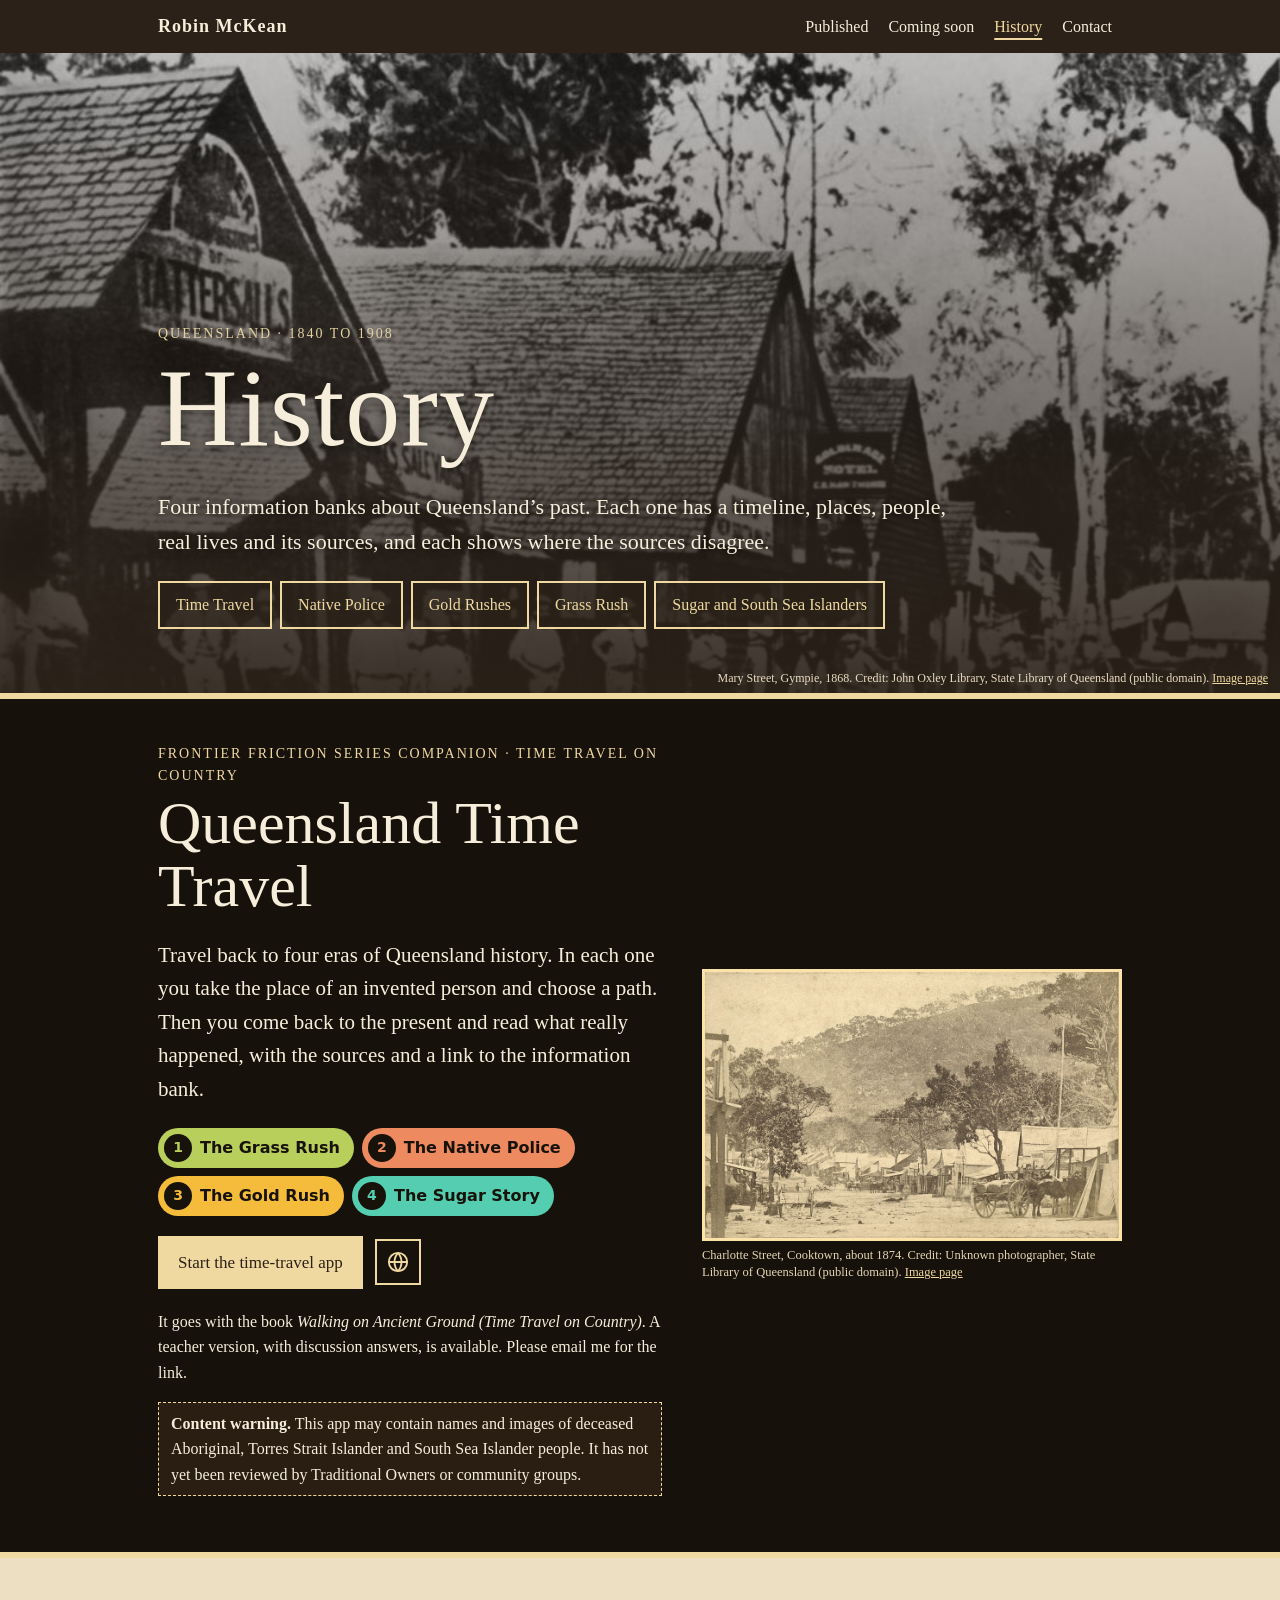
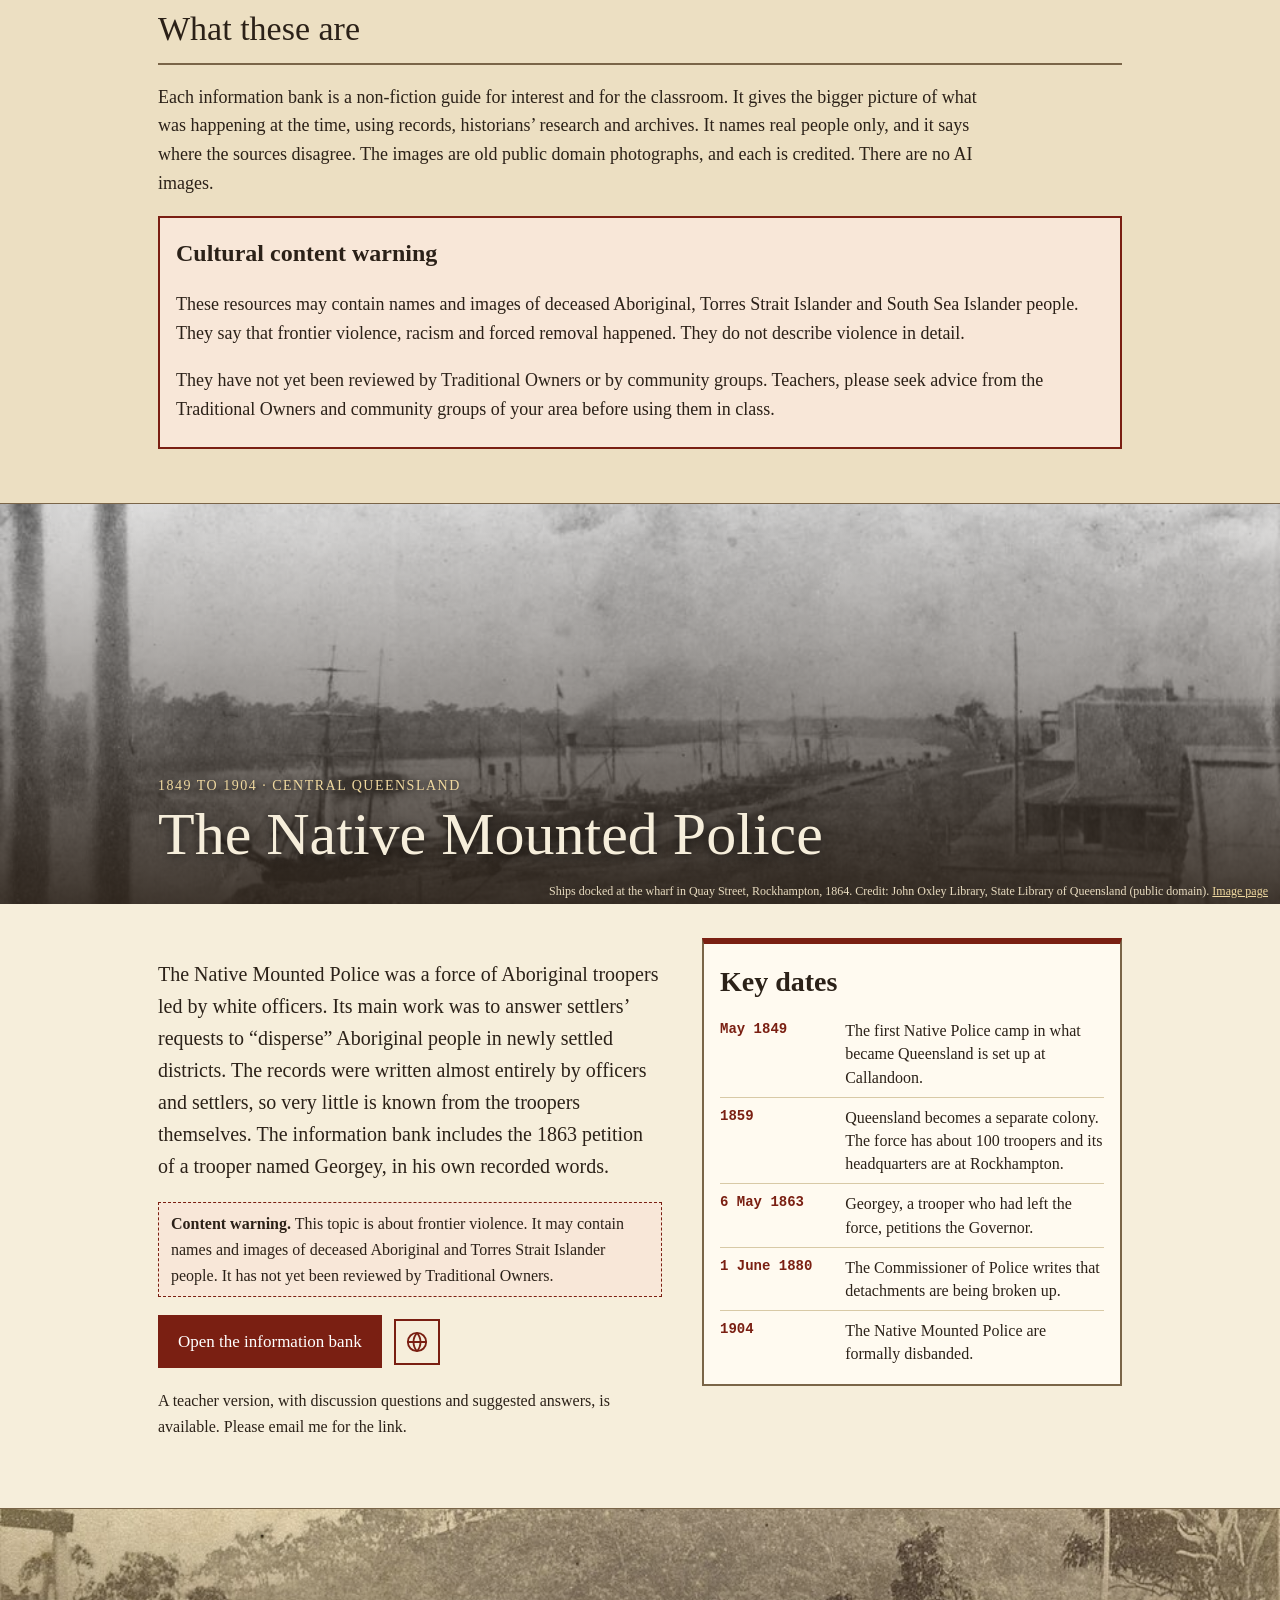
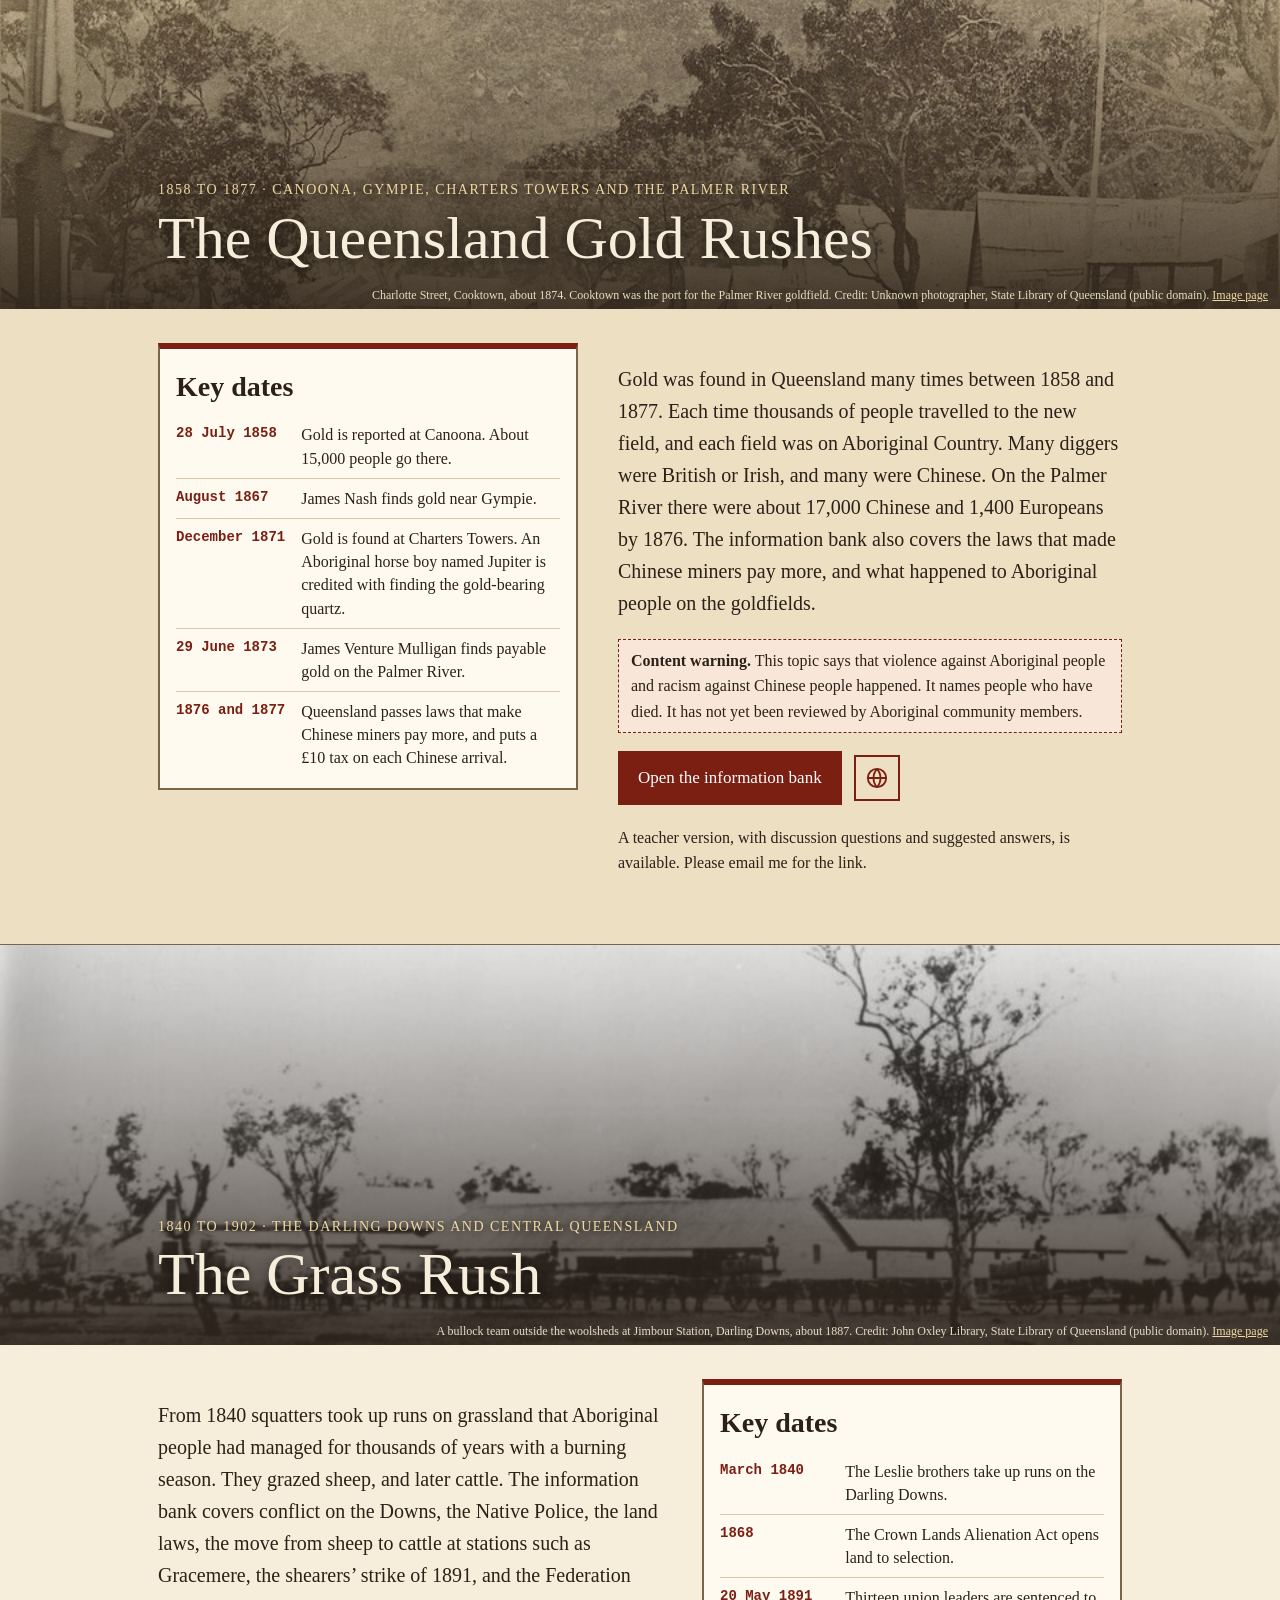
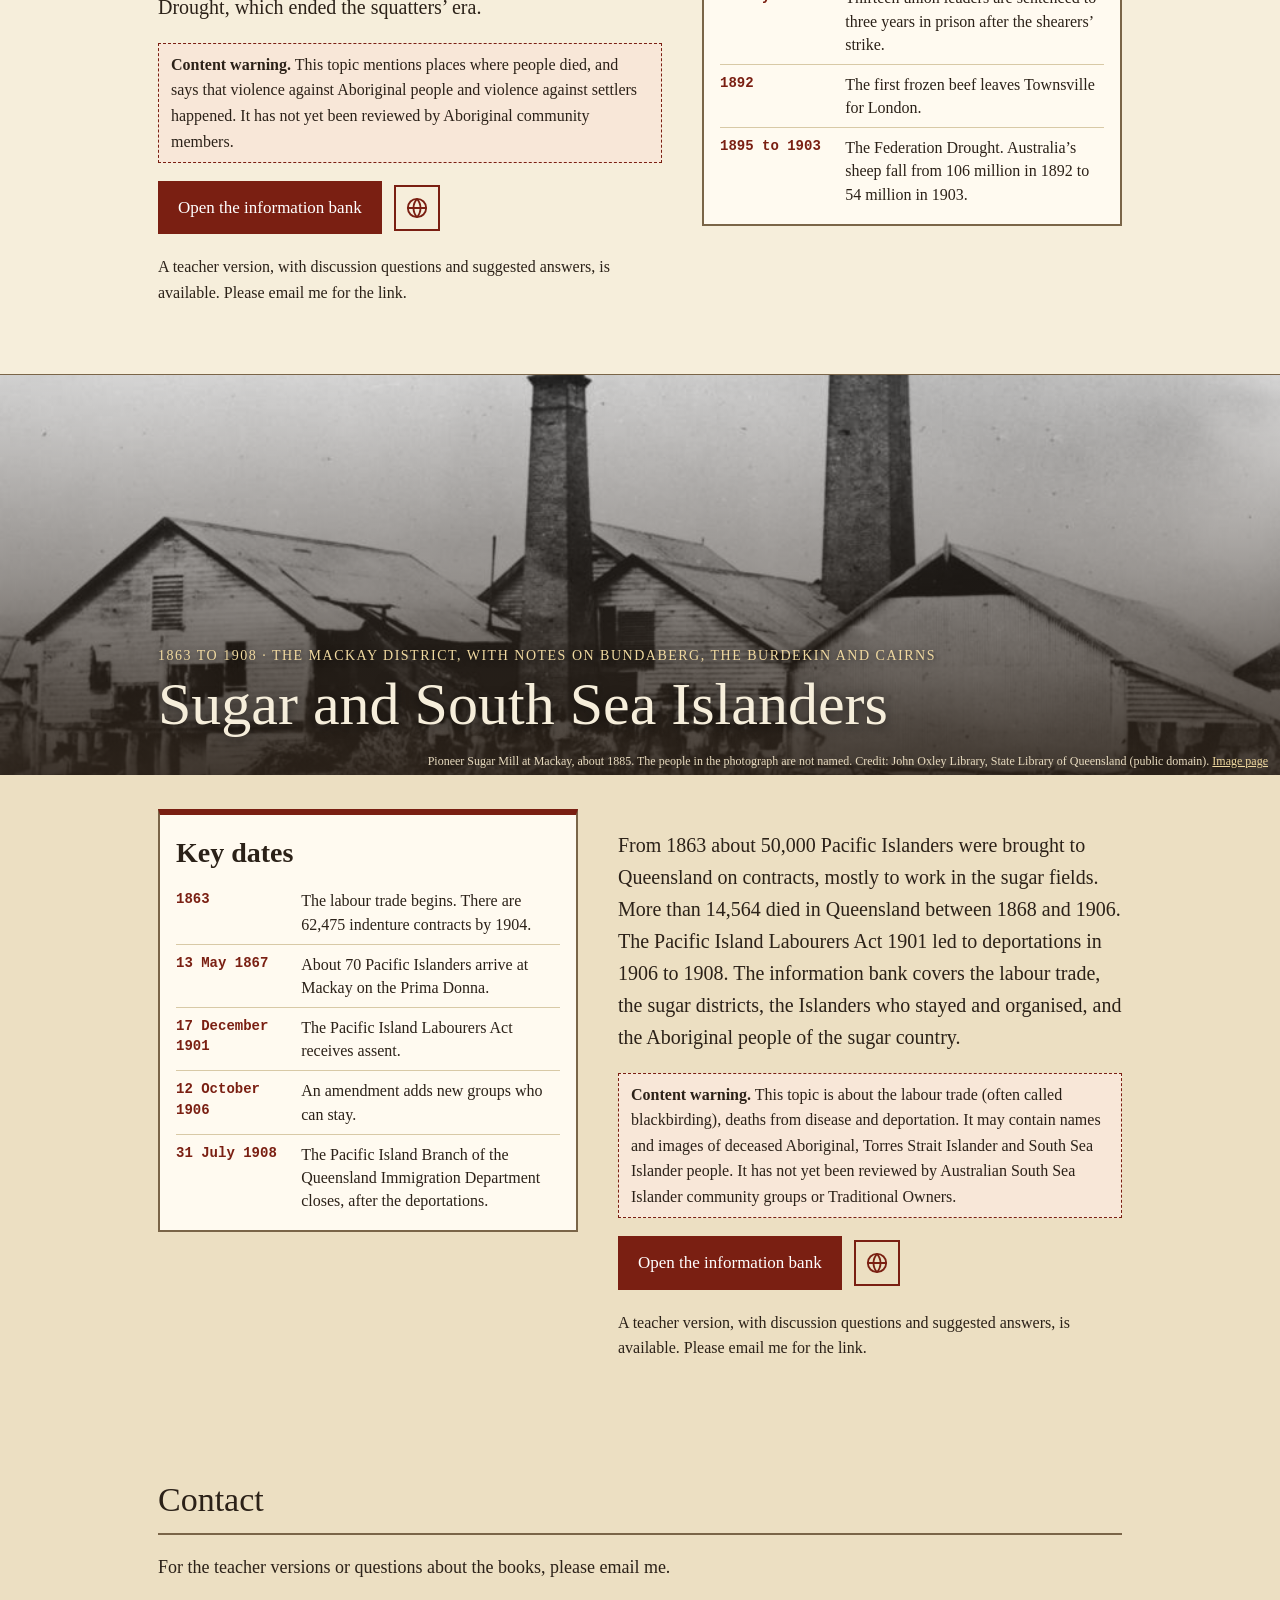
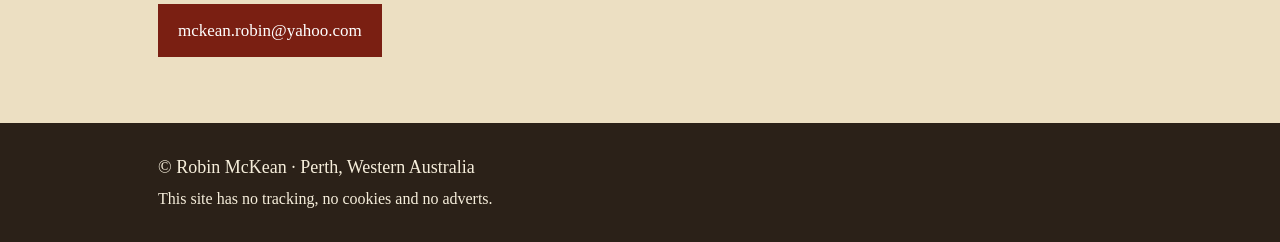
==== commit 075a5df7: "Link Queensland Time Travel as Frontier Friction companion" ====
--- a/history.html
+++ b/history.html
@@ -41,7 +41,7 @@
 <section id="time-travel" class="feature" aria-labelledby="tt-h">
   <div class="wrap feature-in">
     <div class="feature-text">
-      <p class="kicker">New · Time Travel on Country</p>
+      <p class="kicker">Frontier Friction series companion · Time Travel on Country</p>
       <h2 id="tt-h">Queensland Time Travel</h2>
       <p class="feature-lead">Travel back to four eras of Queensland history. In each one you take the place of an invented person and choose a path. Then you come back to the present and read what really happened, with the sources and a link to the information bank.</p>
       <ul class="era-list" aria-label="The four eras">
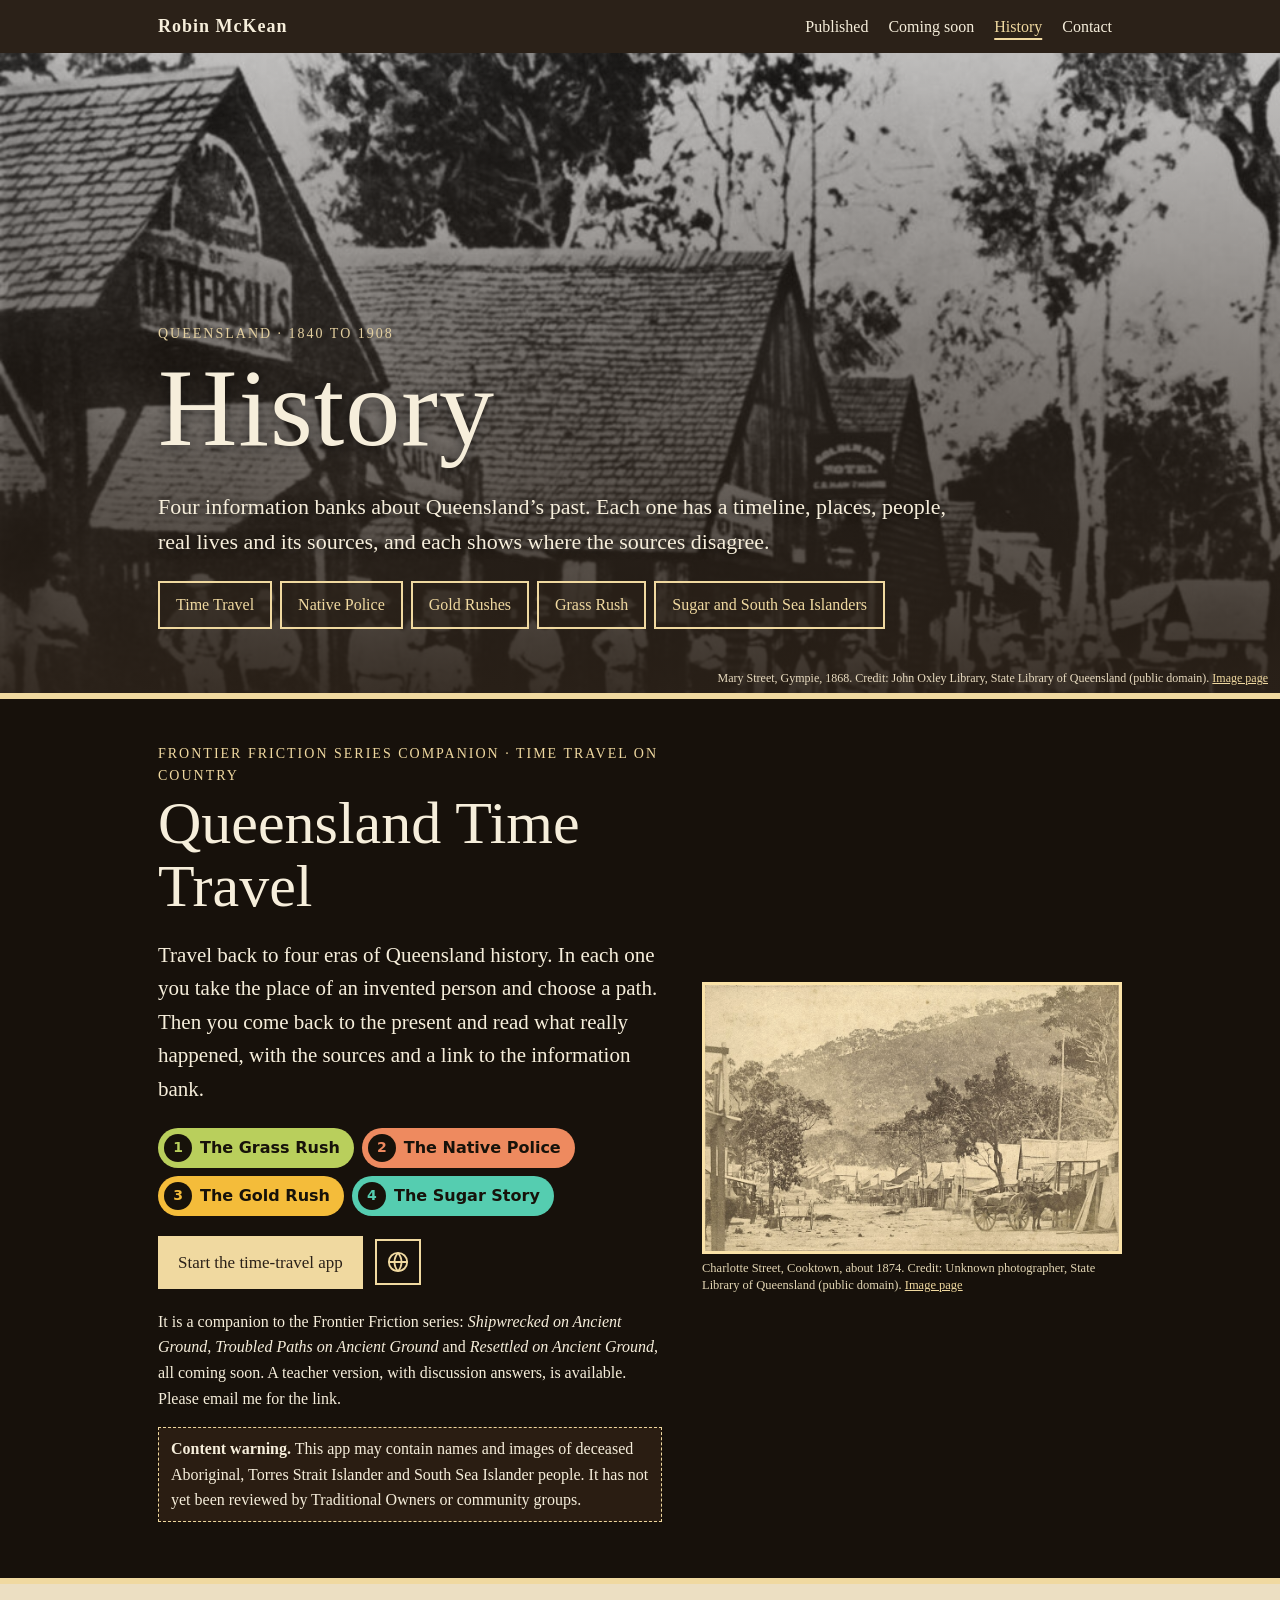
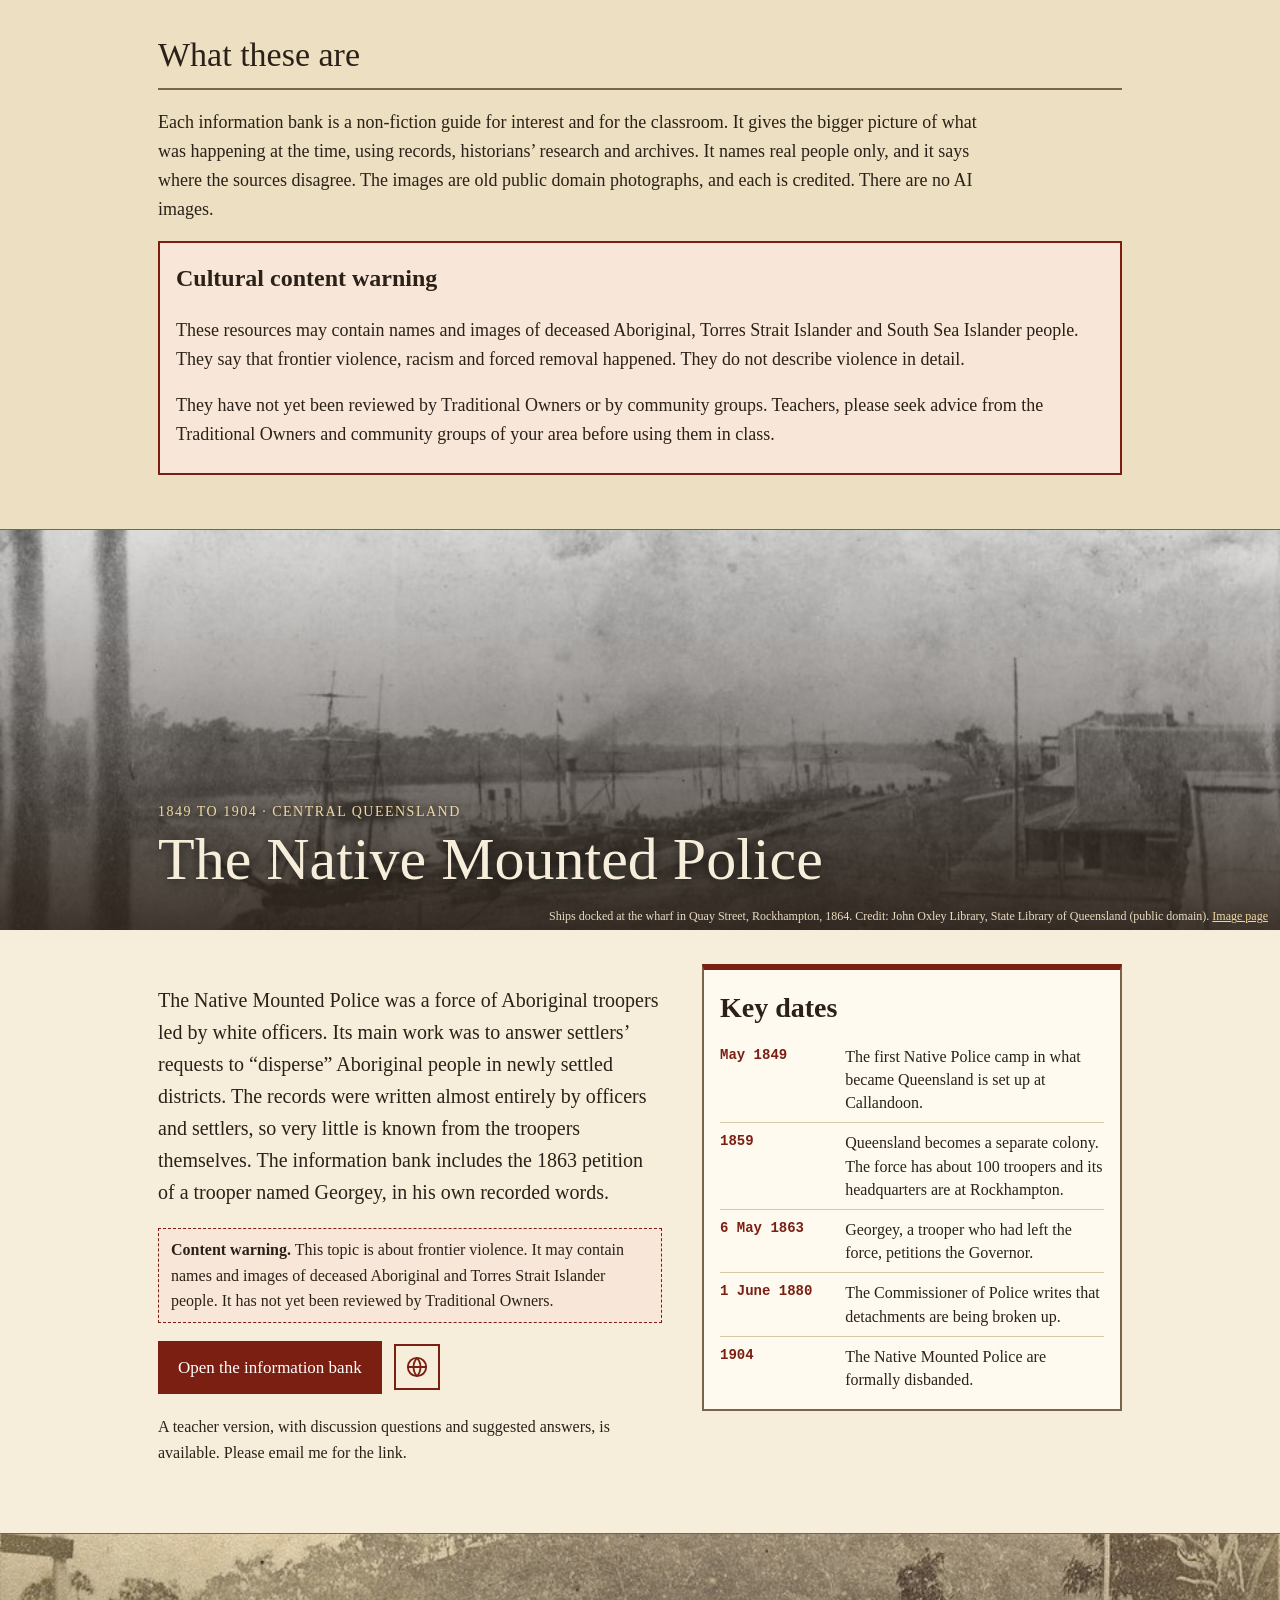
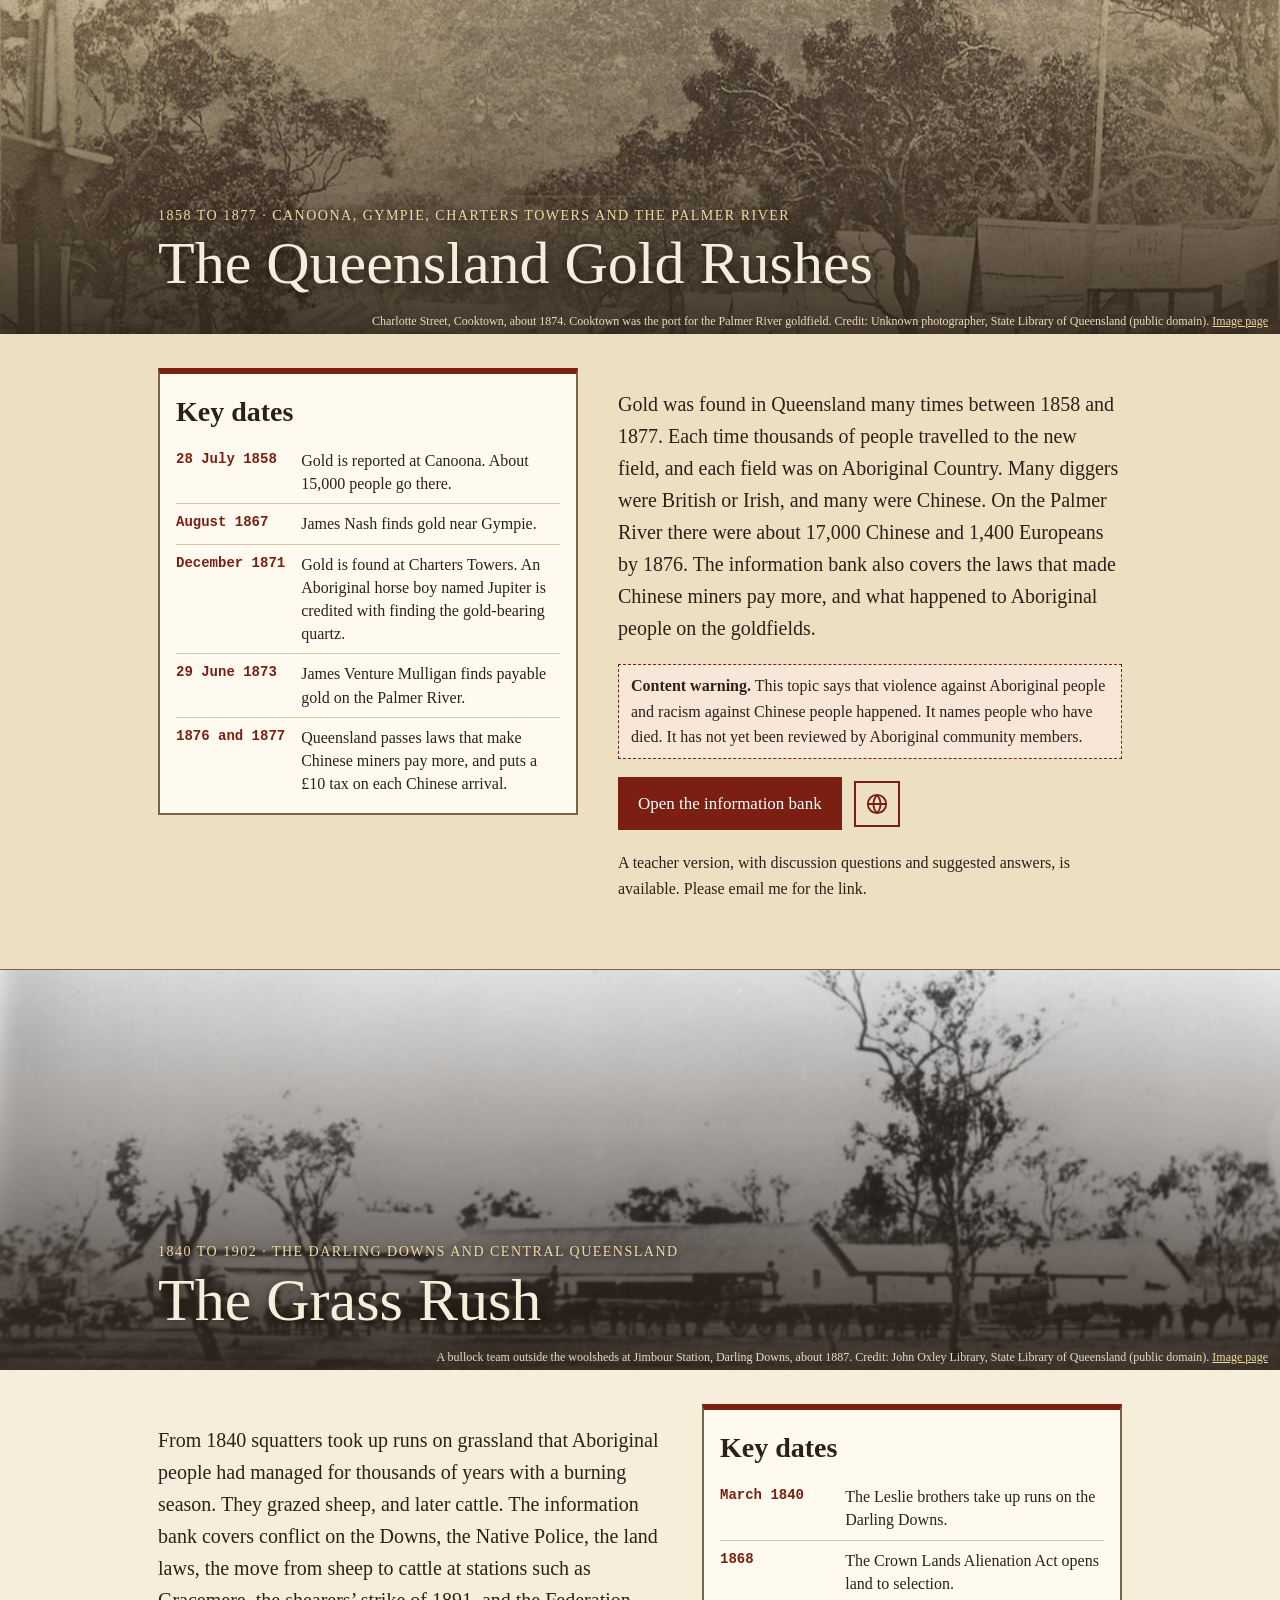
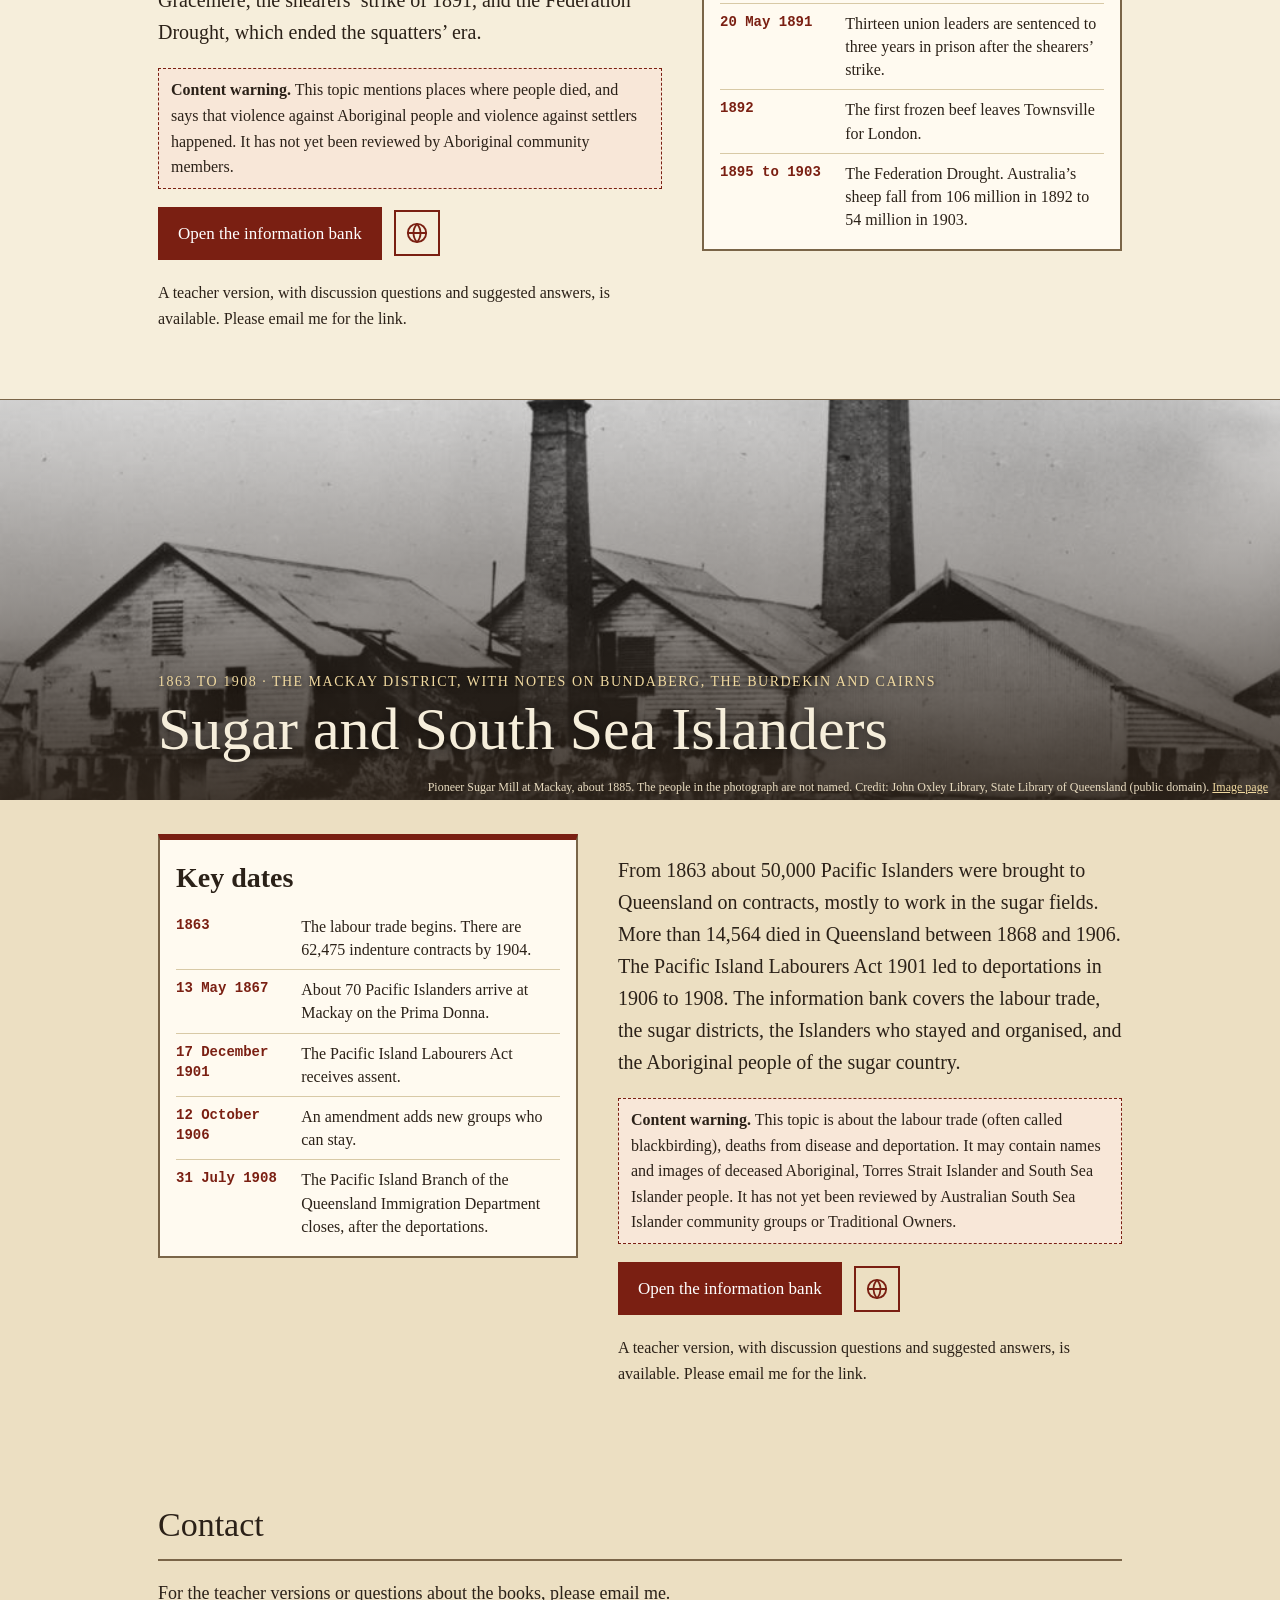
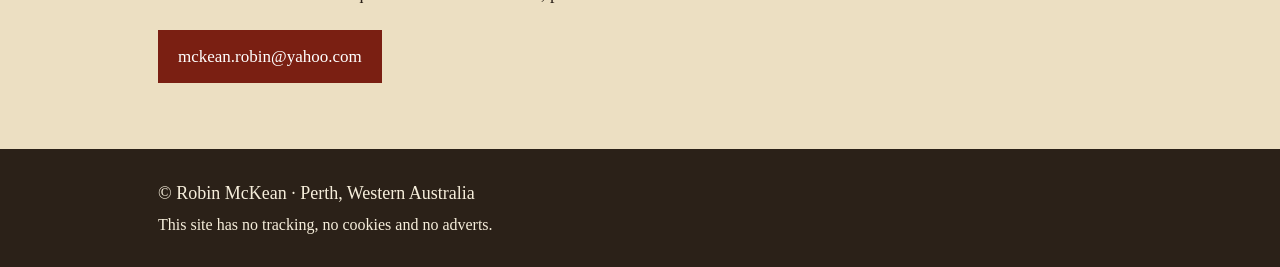
==== commit 06609d69: "History card: Frontier Friction companion note" ====
--- a/history.html
+++ b/history.html
@@ -51,7 +51,7 @@
         <li class="e4"><span>4</span> The Sugar Story</li>
       </ul>
       <p class="open"><a class="btn" href="https://robmac10.github.io/queensland-time-travel/" rel="noopener">Start the time-travel app</a> <a class="app-link-icon" href="https://robmac10.github.io/queensland-time-travel/" rel="noopener" aria-label="Open the Queensland Time Travel app (website)" title="Open app website"><svg viewBox="0 0 24 24" width="22" height="22" aria-hidden="true" focusable="false"><circle cx="12" cy="12" r="10" fill="none" stroke="currentColor" stroke-width="2"/><path d="M2 12h20M12 2a15 15 0 0 1 0 20M12 2a15 15 0 0 0 0 20" fill="none" stroke="currentColor" stroke-width="2"/></svg></a></p>
-      <p class="small">It goes with the book <em>Walking on Ancient Ground (Time Travel on Country)</em>. A teacher version, with discussion answers, is available. Please email me for the link.</p>
+      <p class="small">It is a companion to the Frontier Friction series: <em>Shipwrecked on Ancient Ground</em>, <em>Troubled Paths on Ancient Ground</em> and <em>Resettled on Ancient Ground</em>, all coming soon. A teacher version, with discussion answers, is available. Please email me for the link.</p>
       <p class="note-warn small"><strong>Content warning.</strong> This app may contain names and images of deceased Aboriginal, Torres Strait Islander and South Sea Islander people. It has not yet been reviewed by Traditional Owners or community groups.</p>
     </div>
     <figure class="feature-pic">
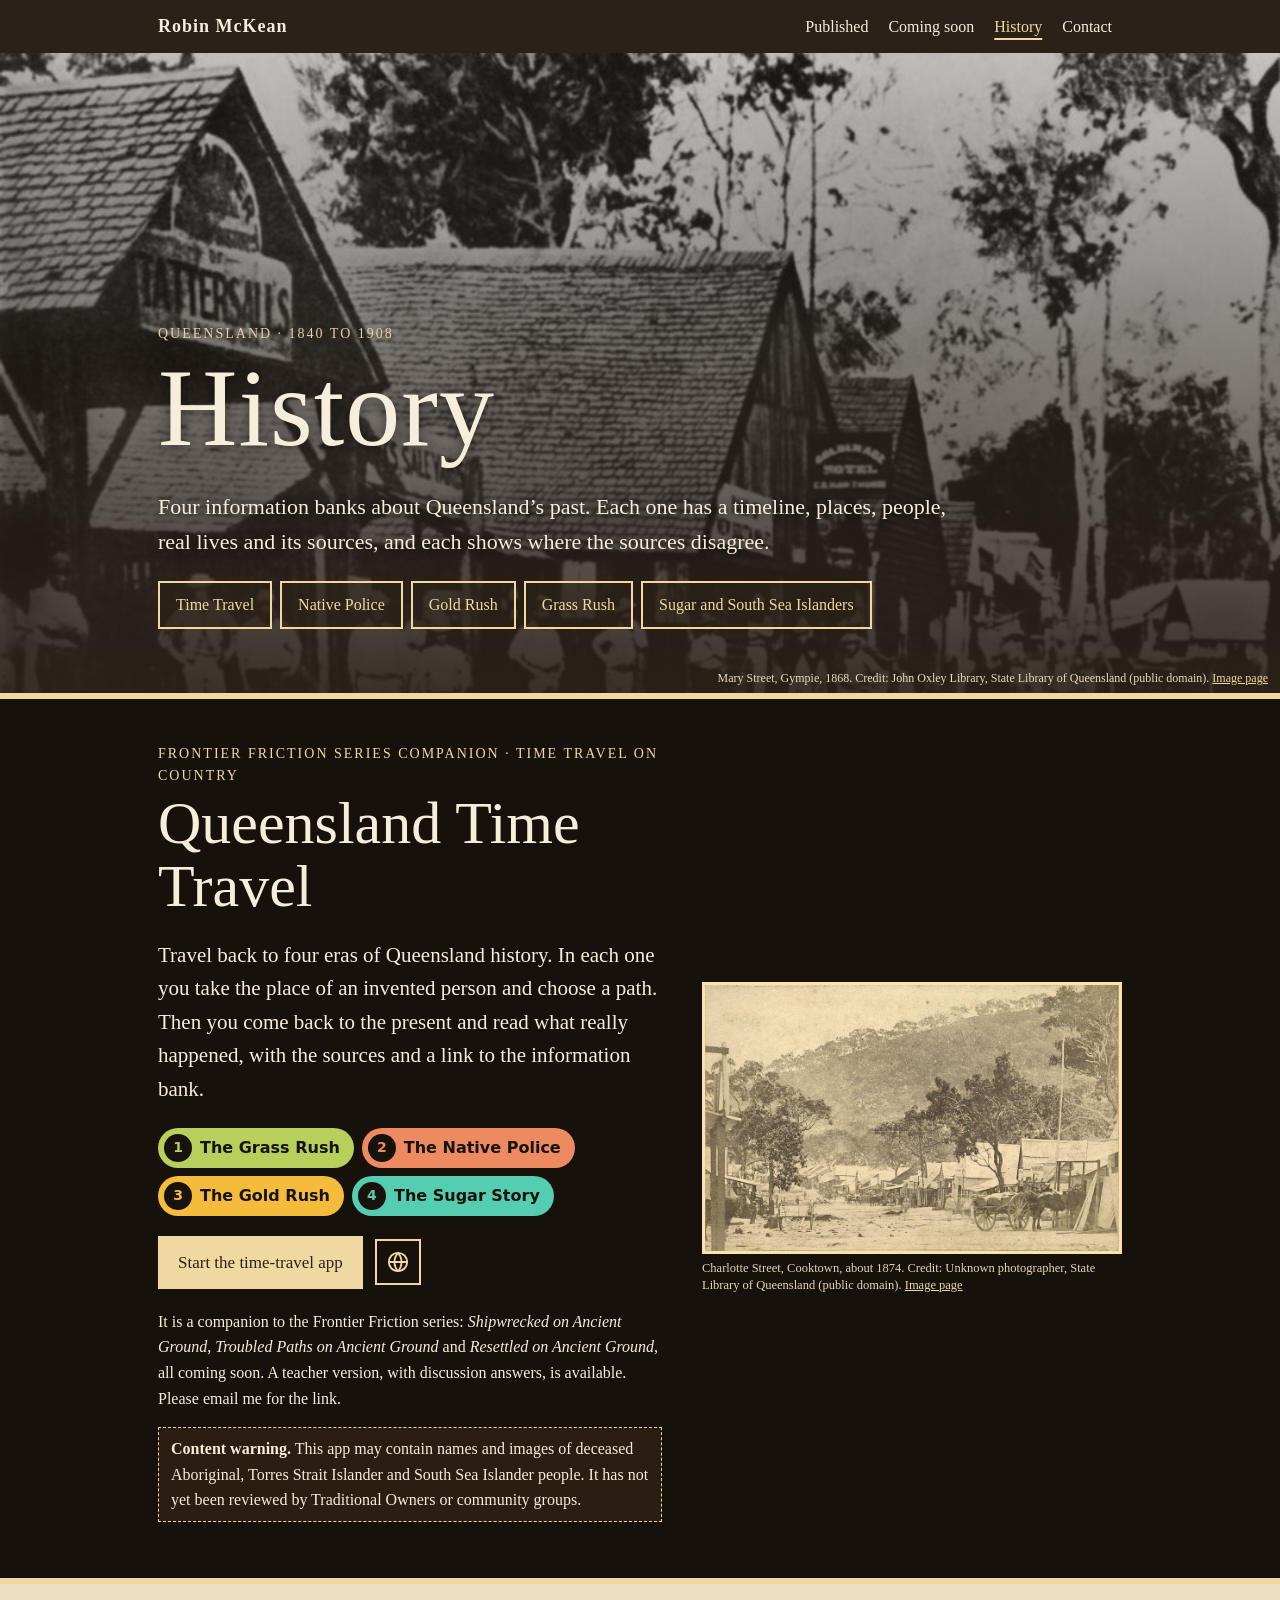
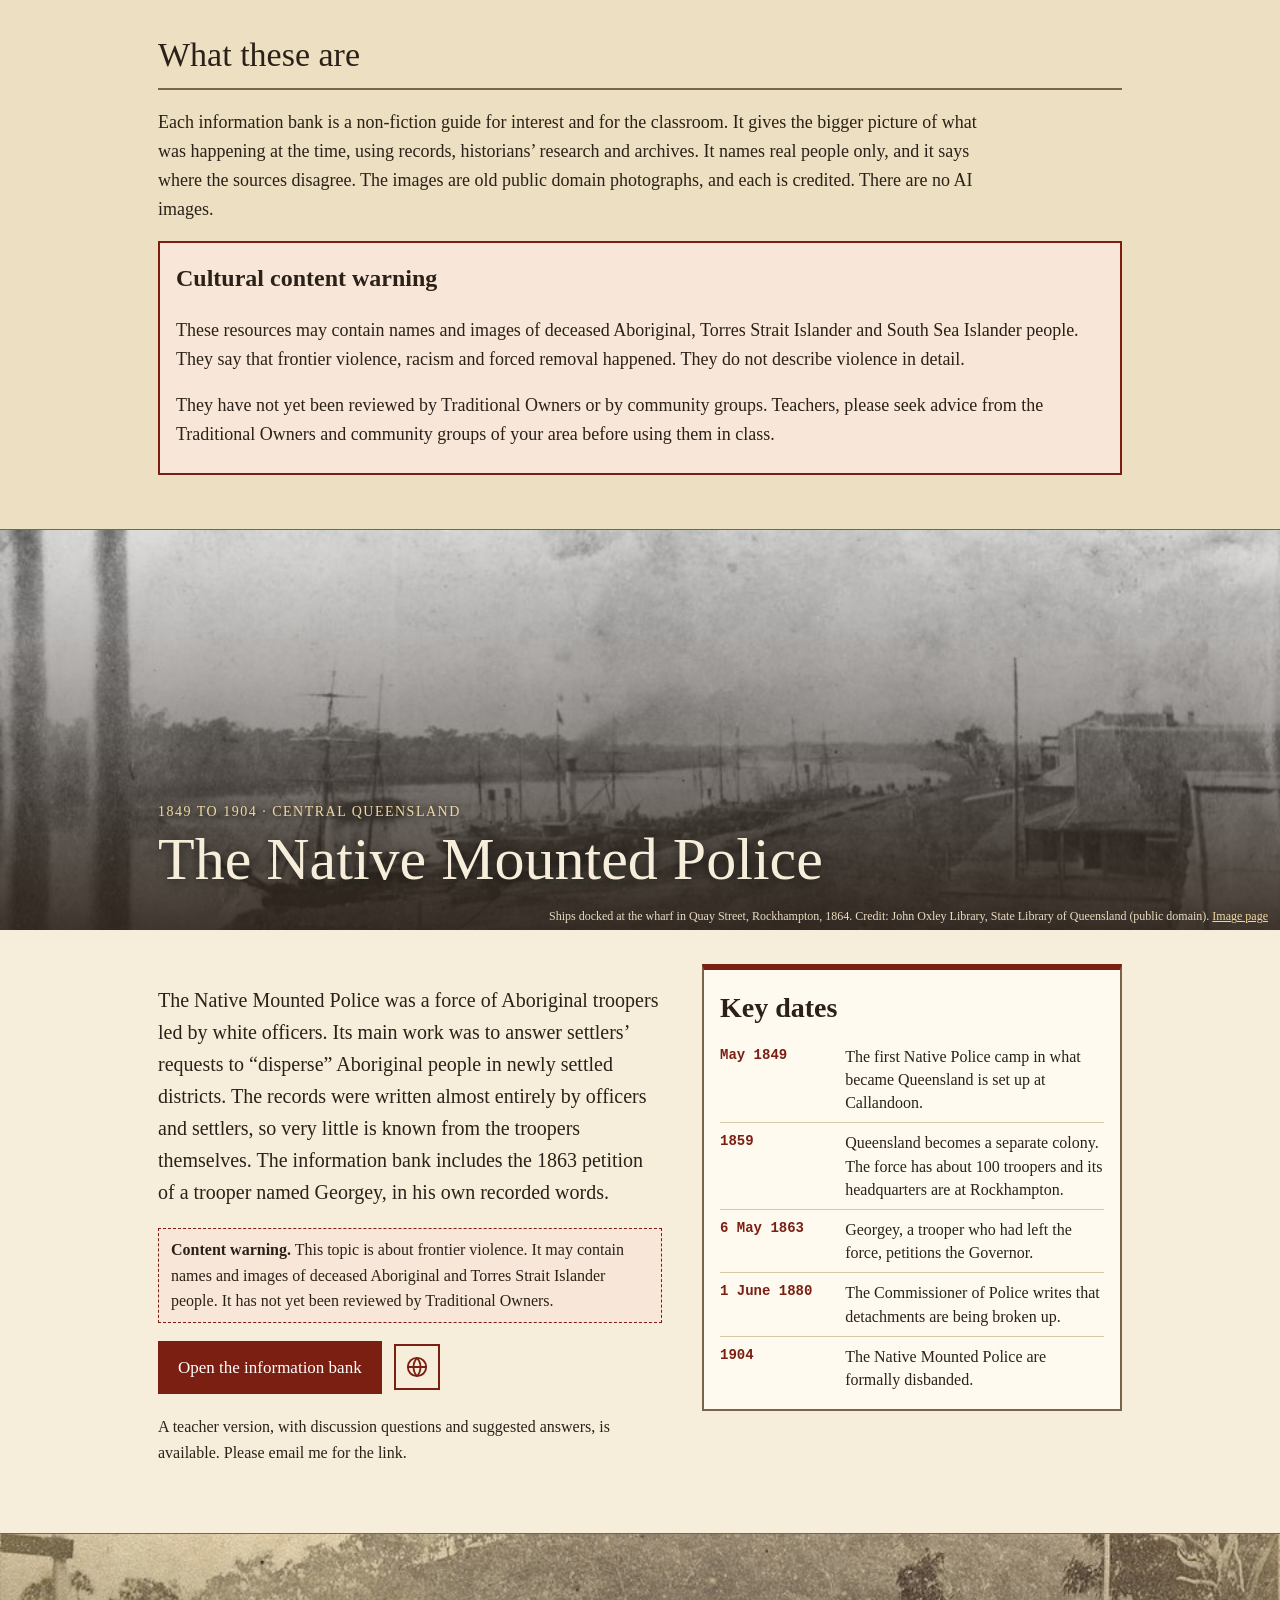
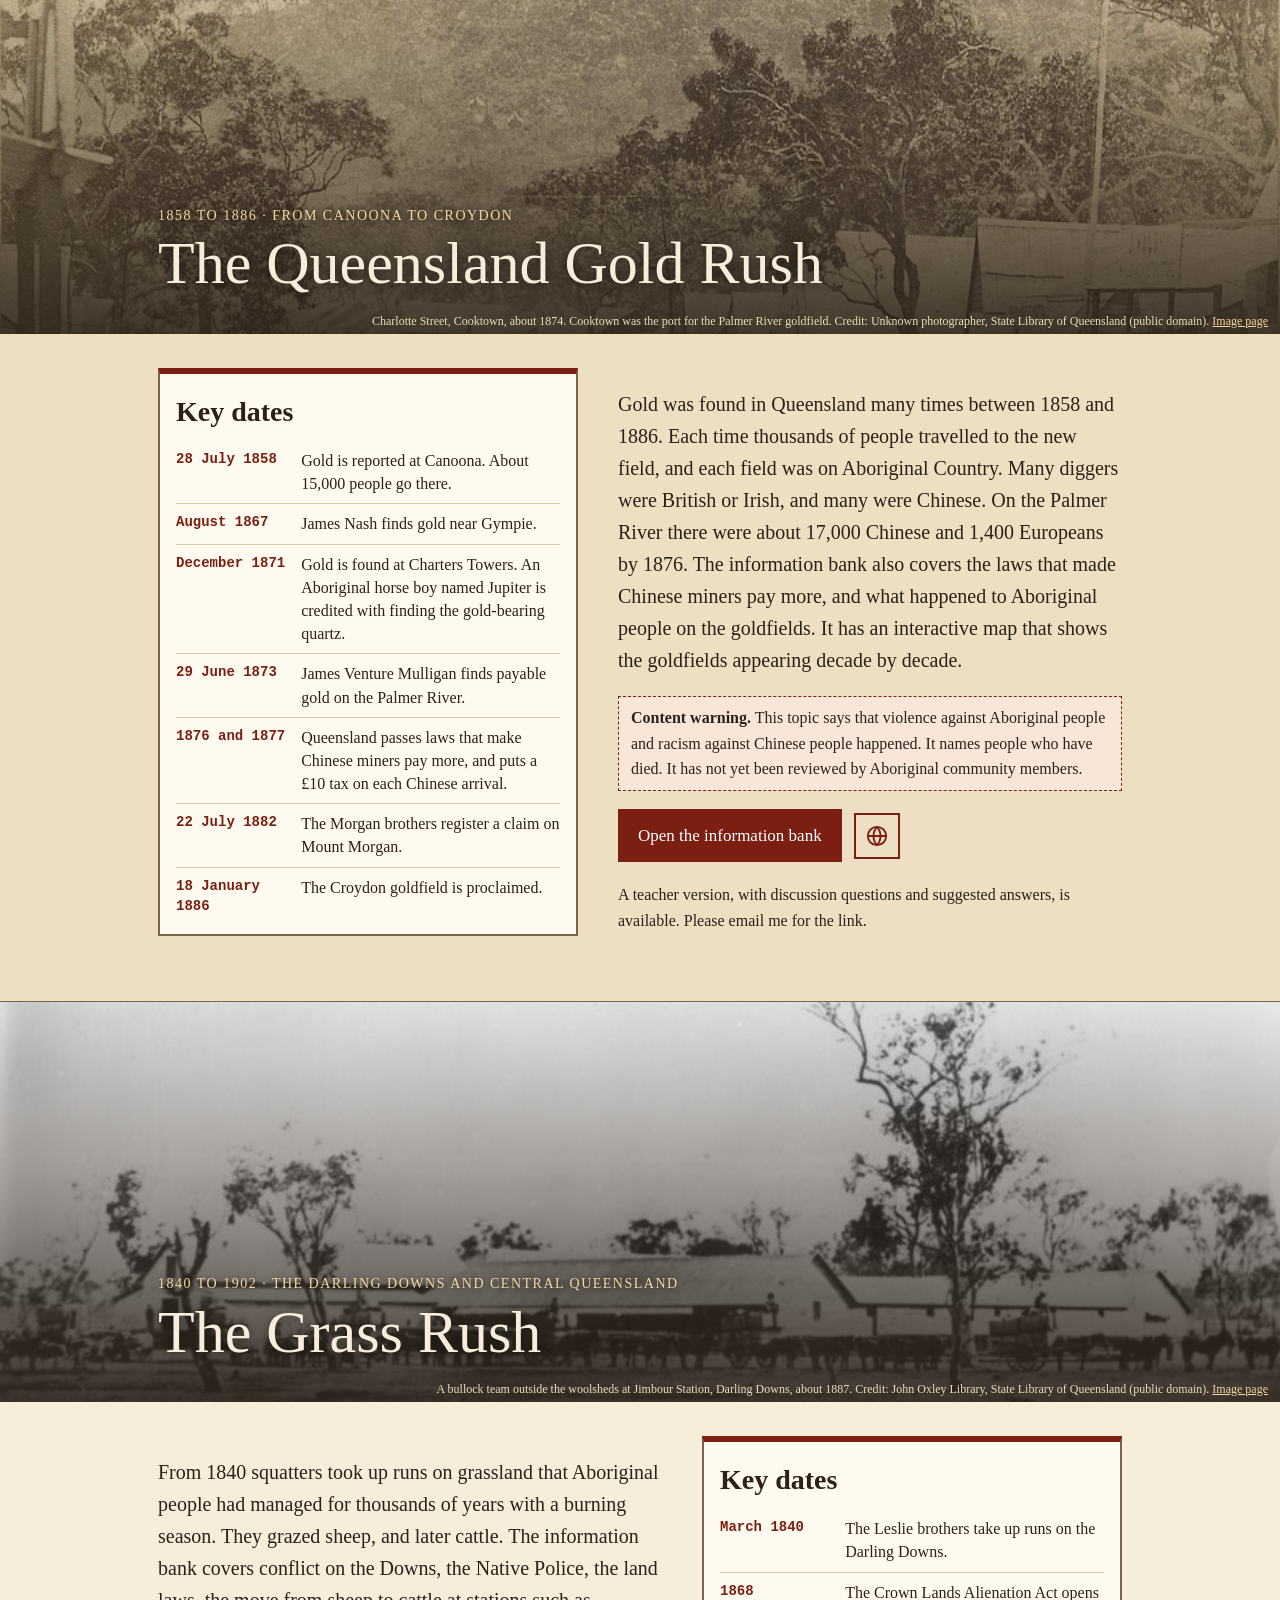
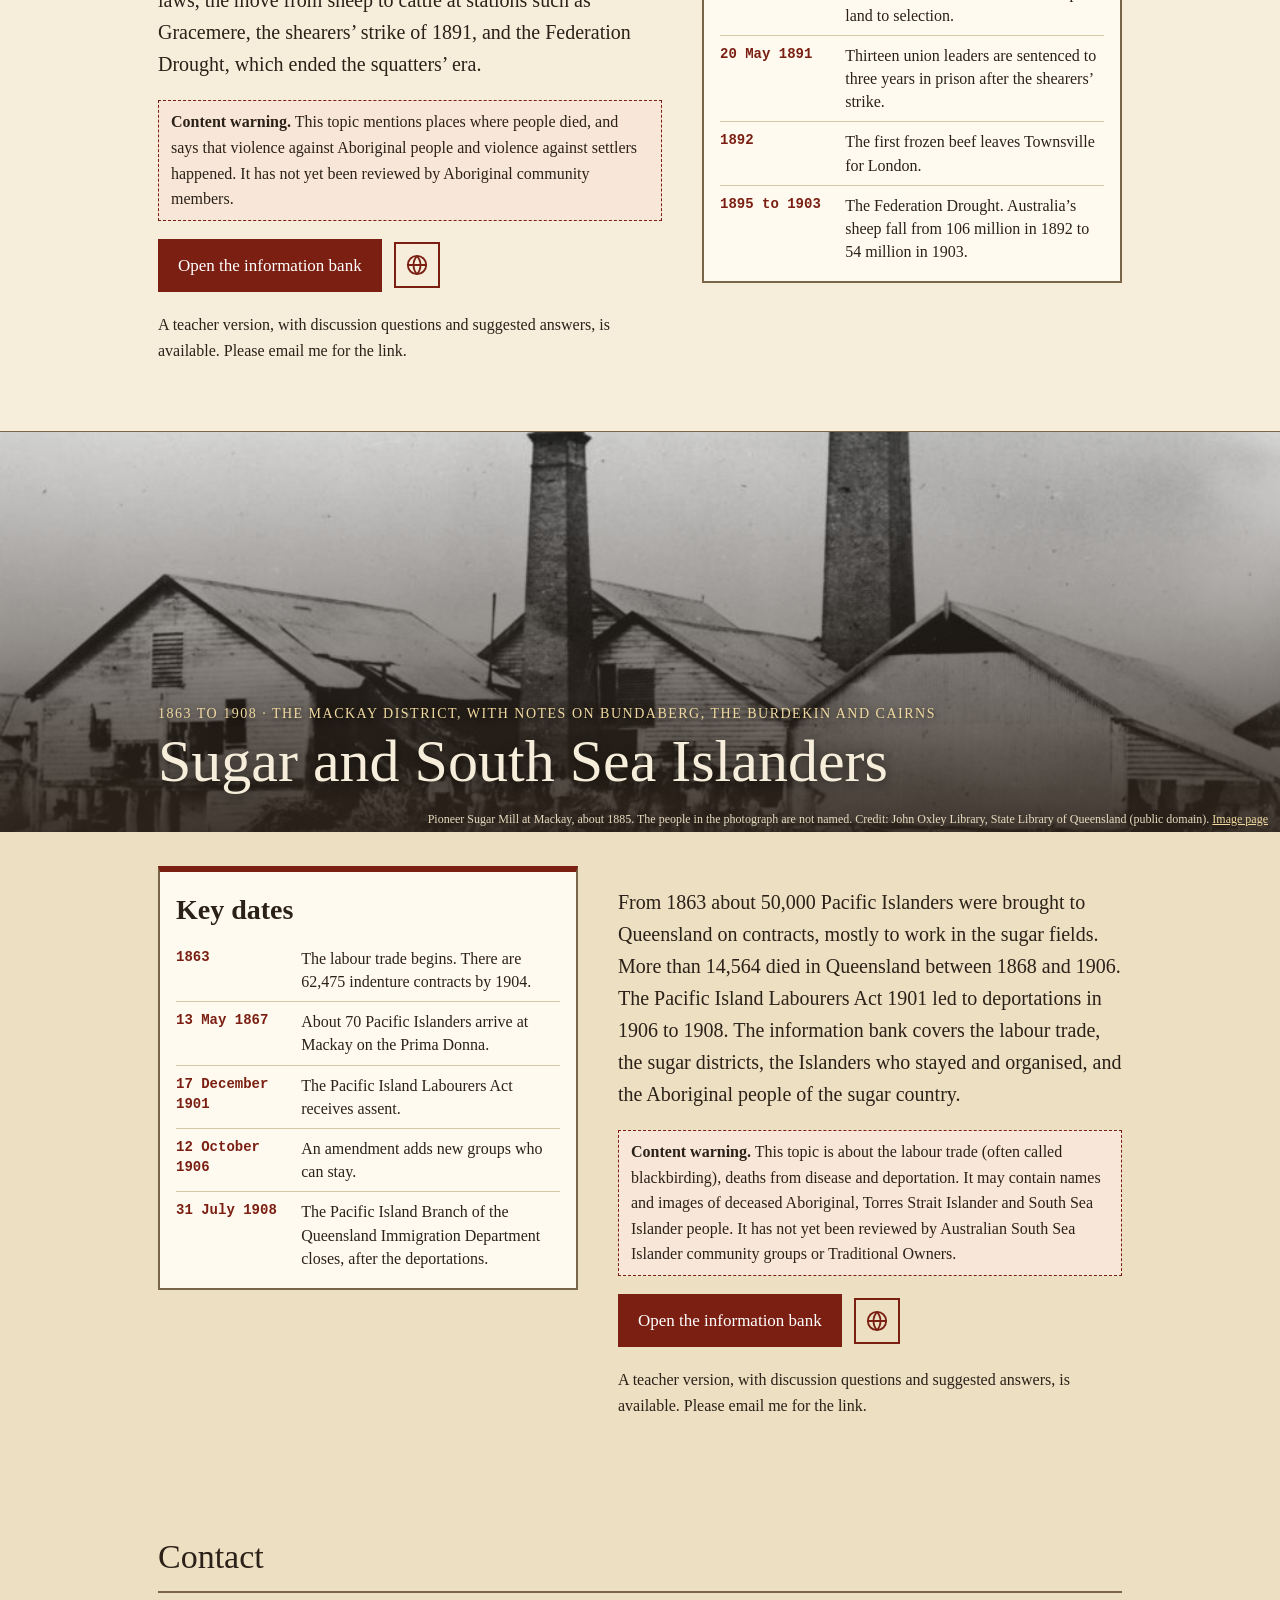
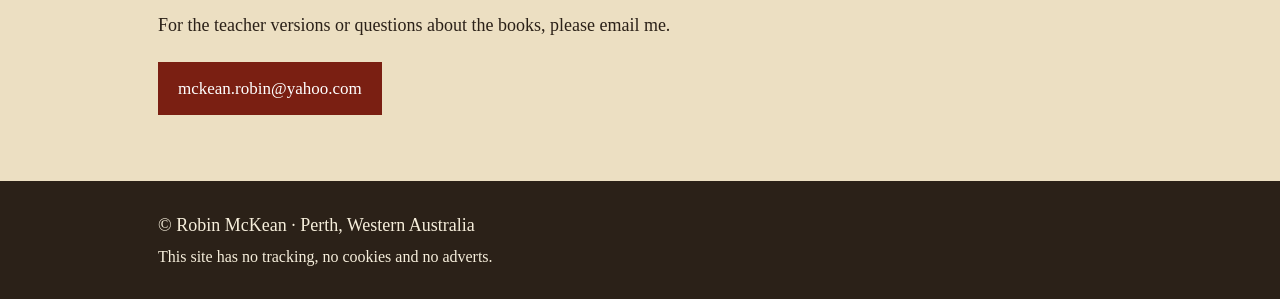
==== commit 85f0cd6c: "History page: retitle Gold card to The Queensland Gold Rush, 1858 to 1886" ====
--- a/history.html
+++ b/history.html
@@ -4,7 +4,7 @@
 <meta charset="utf-8">
 <meta name="viewport" content="width=device-width,initial-scale=1">
 <title>History · Robin McKean</title>
-<meta name="description" content="Four information banks about Queensland history by Robin McKean: the Native Mounted Police, the gold rushes, the grass rush, and sugar and South Sea Islanders. Each has a timeline, places, people and sources.">
+<meta name="description" content="Four information banks about Queensland history by Robin McKean: the Native Mounted Police, the gold rush, the grass rush, and sugar and South Sea Islanders. Each has a timeline, places, people and sources.">
 <meta name="theme-color" content="#2b2118">
 <link rel="icon" href="data:image/svg+xml,%3Csvg xmlns='http://www.w3.org/2000/svg' viewBox='0 0 32 32'%3E%3Crect width='32' height='32' fill='%232b2118'/%3E%3Cpath d='M6 24 L16 8 L26 24' stroke='%23f1e6cc' stroke-width='3' fill='none'/%3E%3C/svg%3E">
 <link rel="stylesheet" href="styles.css">
@@ -33,7 +33,7 @@
     <p class="kicker">Queensland · 1840 to 1908</p>
     <h1 id="hist-h">History</h1>
     <p class="lead">Four information banks about Queensland’s past. Each one has a timeline, places, people, real lives and its sources, and each shows where the sources disagree.</p>
-    <p class="chips"><a class="chip" href="#time-travel">Time Travel</a> <a class="chip" href="#native-police">Native Police</a> <a class="chip" href="#gold-rush">Gold Rushes</a> <a class="chip" href="#grass-rush">Grass Rush</a> <a class="chip" href="#sugar-story">Sugar and South Sea Islanders</a></p>
+    <p class="chips"><a class="chip" href="#time-travel">Time Travel</a> <a class="chip" href="#native-police">Native Police</a> <a class="chip" href="#gold-rush">Gold Rush</a> <a class="chip" href="#grass-rush">Grass Rush</a> <a class="chip" href="#sugar-story">Sugar and South Sea Islanders</a></p>
   </div>
   <p class="hero-credit">Mary Street, Gympie, 1868. Credit: John Oxley Library, State Library of Queensland (public domain). <a href="https://commons.wikimedia.org/wiki/File:StateLibQld_1_15578_Mary_Street,_Gympie,_1868.jpg" rel="noopener">Image page</a></p>
 </section>
@@ -102,21 +102,21 @@
     <img src="img/cooktown-1874.jpg" width="960" height="616" loading="lazy" alt="A black and white photograph of a street in Cooktown with a few wooden buildings and tents.">
     <div class="shade"></div>
     <div class="wrap banner-text">
-      <p class="kicker dates">1858 to 1877 · Canoona, Gympie, Charters Towers and the Palmer River</p>
-      <h2 id="gr-h">The Queensland Gold Rushes</h2>
+      <p class="kicker dates">1858 to 1886 · From Canoona to Croydon</p>
+      <h2 id="gr-h">The Queensland Gold Rush</h2>
     </div>
     <figcaption class="banner-credit">Charlotte Street, Cooktown, about 1874. Cooktown was the port for the Palmer River goldfield. Credit: Unknown photographer, State Library of Queensland (public domain). <a href="https://commons.wikimedia.org/wiki/File:Charlotte_Street,_Cooktown.jpg" rel="noopener">Image page</a></figcaption>
   </figure>
   <div class="wrap topic-body">
     <div class="topic-main">
-      <p>Gold was found in Queensland many times between 1858 and 1877. Each time thousands of people travelled to the new field, and each field was on Aboriginal Country. Many diggers were British or Irish, and many were Chinese. On the Palmer River there were about 17,000 Chinese and 1,400 Europeans by 1876. The information bank also covers the laws that made Chinese miners pay more, and what happened to Aboriginal people on the goldfields.</p>
+      <p>Gold was found in Queensland many times between 1858 and 1886. Each time thousands of people travelled to the new field, and each field was on Aboriginal Country. Many diggers were British or Irish, and many were Chinese. On the Palmer River there were about 17,000 Chinese and 1,400 Europeans by 1876. The information bank also covers the laws that made Chinese miners pay more, and what happened to Aboriginal people on the goldfields. It has an interactive map that shows the goldfields appearing decade by decade.</p>
       <p class="note-warn small"><strong>Content warning.</strong> This topic says that violence against Aboriginal people and racism against Chinese people happened. It names people who have died. It has not yet been reviewed by Aboriginal community members.</p>
-      <p class="open"><a class="btn" href="https://robmac10.github.io/qld-gold-rush-adventure/" rel="noopener">Open the information bank</a> <a class="app-link-icon" href="https://robmac10.github.io/qld-gold-rush-adventure/" rel="noopener" aria-label="Open the Gold Rushes information bank (website)" title="Open app website"><svg viewBox="0 0 24 24" width="22" height="22" aria-hidden="true" focusable="false"><circle cx="12" cy="12" r="10" fill="none" stroke="currentColor" stroke-width="2"/><path d="M2 12h20M12 2a15 15 0 0 1 0 20M12 2a15 15 0 0 0 0 20" fill="none" stroke="currentColor" stroke-width="2"/></svg></a></p>
+      <p class="open"><a class="btn" href="https://robmac10.github.io/qld-gold-rush-adventure/" rel="noopener">Open the information bank</a> <a class="app-link-icon" href="https://robmac10.github.io/qld-gold-rush-adventure/" rel="noopener" aria-label="Open the Gold Rush information bank (website)" title="Open app website"><svg viewBox="0 0 24 24" width="22" height="22" aria-hidden="true" focusable="false"><circle cx="12" cy="12" r="10" fill="none" stroke="currentColor" stroke-width="2"/><path d="M2 12h20M12 2a15 15 0 0 1 0 20M12 2a15 15 0 0 0 0 20" fill="none" stroke="currentColor" stroke-width="2"/></svg></a></p>
       <p class="small">A teacher version, with discussion questions and suggested answers, is available. Please email me for the link.</p>
     </div>
     <aside class="keybox" aria-label="Key dates">
       <h3>Key dates</h3>
-      <ul class="keydates"><li><span class="kd">28 July 1858</span> <span>Gold is reported at Canoona. About 15,000 people go there.</span></li><li><span class="kd">August 1867</span> <span>James Nash finds gold near Gympie.</span></li><li><span class="kd">December 1871</span> <span>Gold is found at Charters Towers. An Aboriginal horse boy named Jupiter is credited with finding the gold-bearing quartz.</span></li><li><span class="kd">29 June 1873</span> <span>James Venture Mulligan finds payable gold on the Palmer River.</span></li><li><span class="kd">1876 and 1877</span> <span>Queensland passes laws that make Chinese miners pay more, and puts a £10 tax on each Chinese arrival.</span></li></ul>
+      <ul class="keydates"><li><span class="kd">28 July 1858</span> <span>Gold is reported at Canoona. About 15,000 people go there.</span></li><li><span class="kd">August 1867</span> <span>James Nash finds gold near Gympie.</span></li><li><span class="kd">December 1871</span> <span>Gold is found at Charters Towers. An Aboriginal horse boy named Jupiter is credited with finding the gold-bearing quartz.</span></li><li><span class="kd">29 June 1873</span> <span>James Venture Mulligan finds payable gold on the Palmer River.</span></li><li><span class="kd">1876 and 1877</span> <span>Queensland passes laws that make Chinese miners pay more, and puts a £10 tax on each Chinese arrival.</span></li><li><span class="kd">22 July 1882</span> <span>The Morgan brothers register a claim on Mount Morgan.</span></li><li><span class="kd">18 January 1886</span> <span>The Croydon goldfield is proclaimed.</span></li></ul>
     </aside>
   </div>
 </section>
